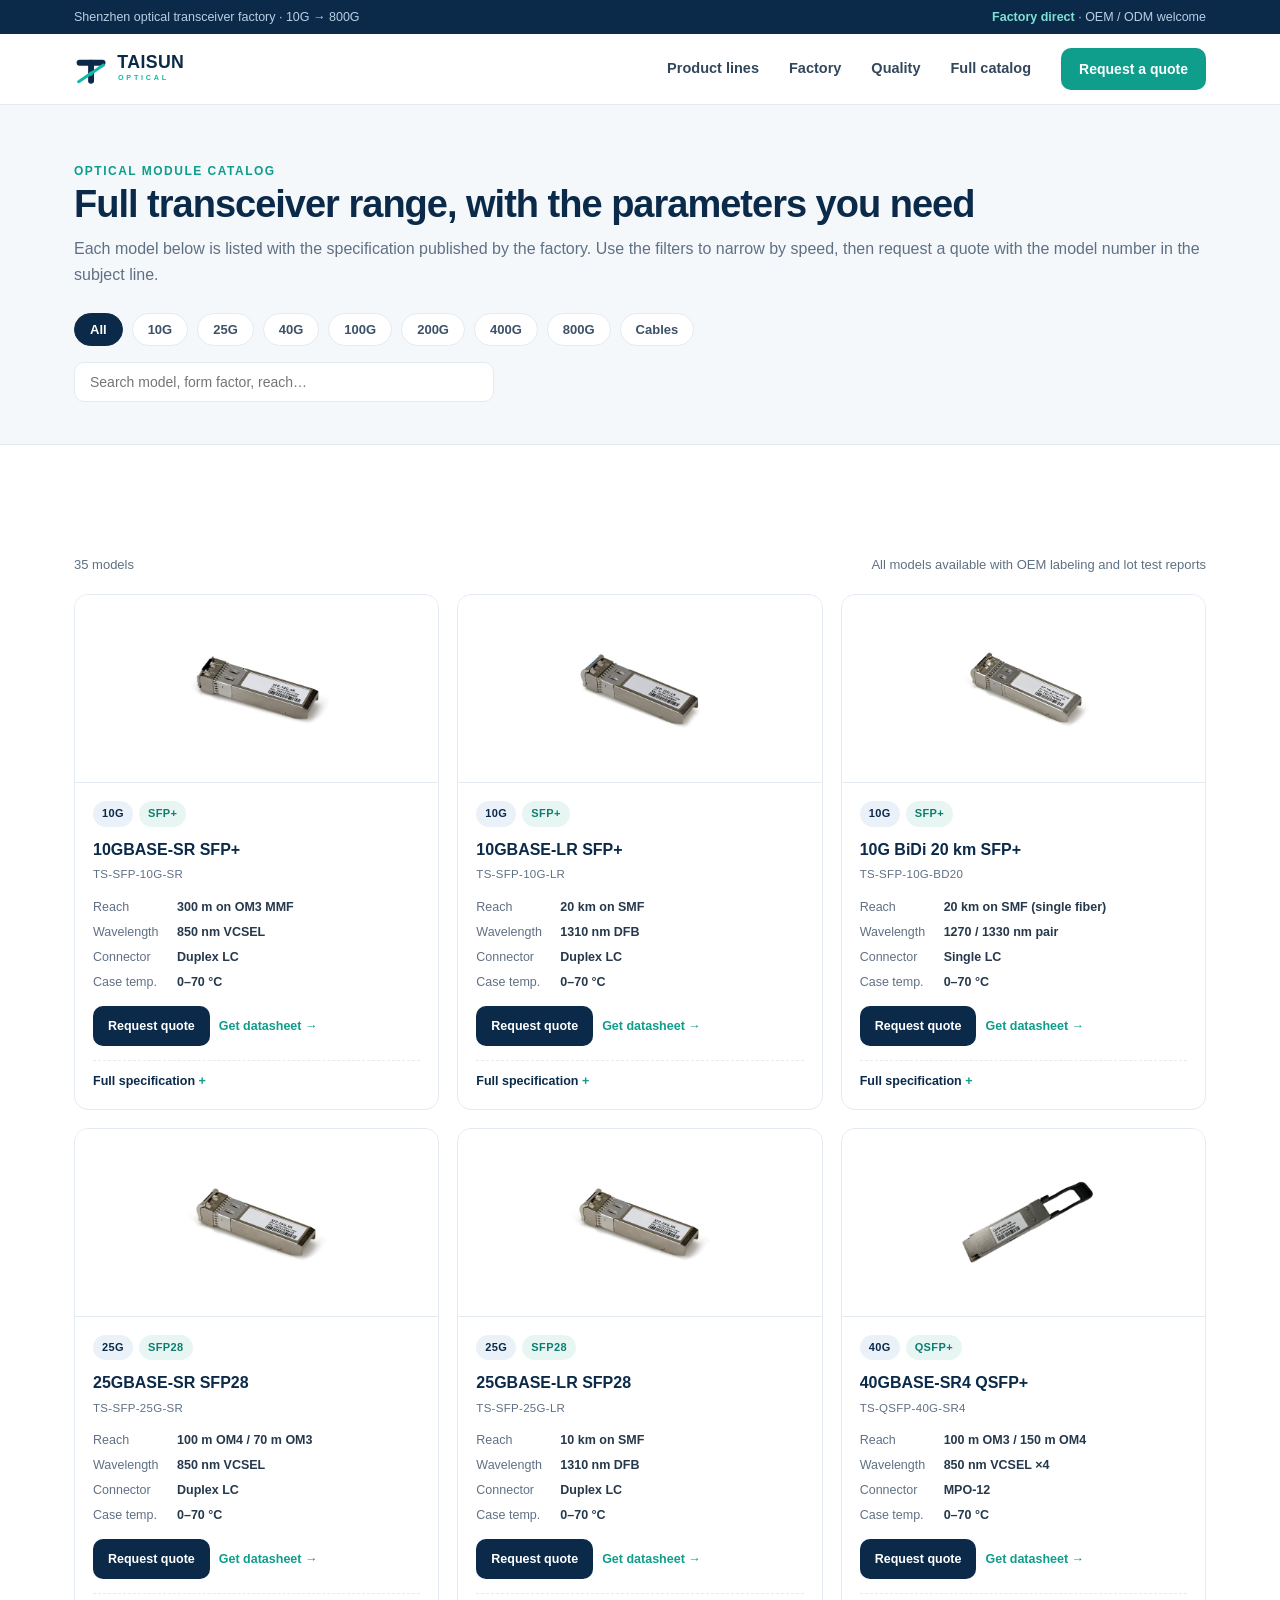
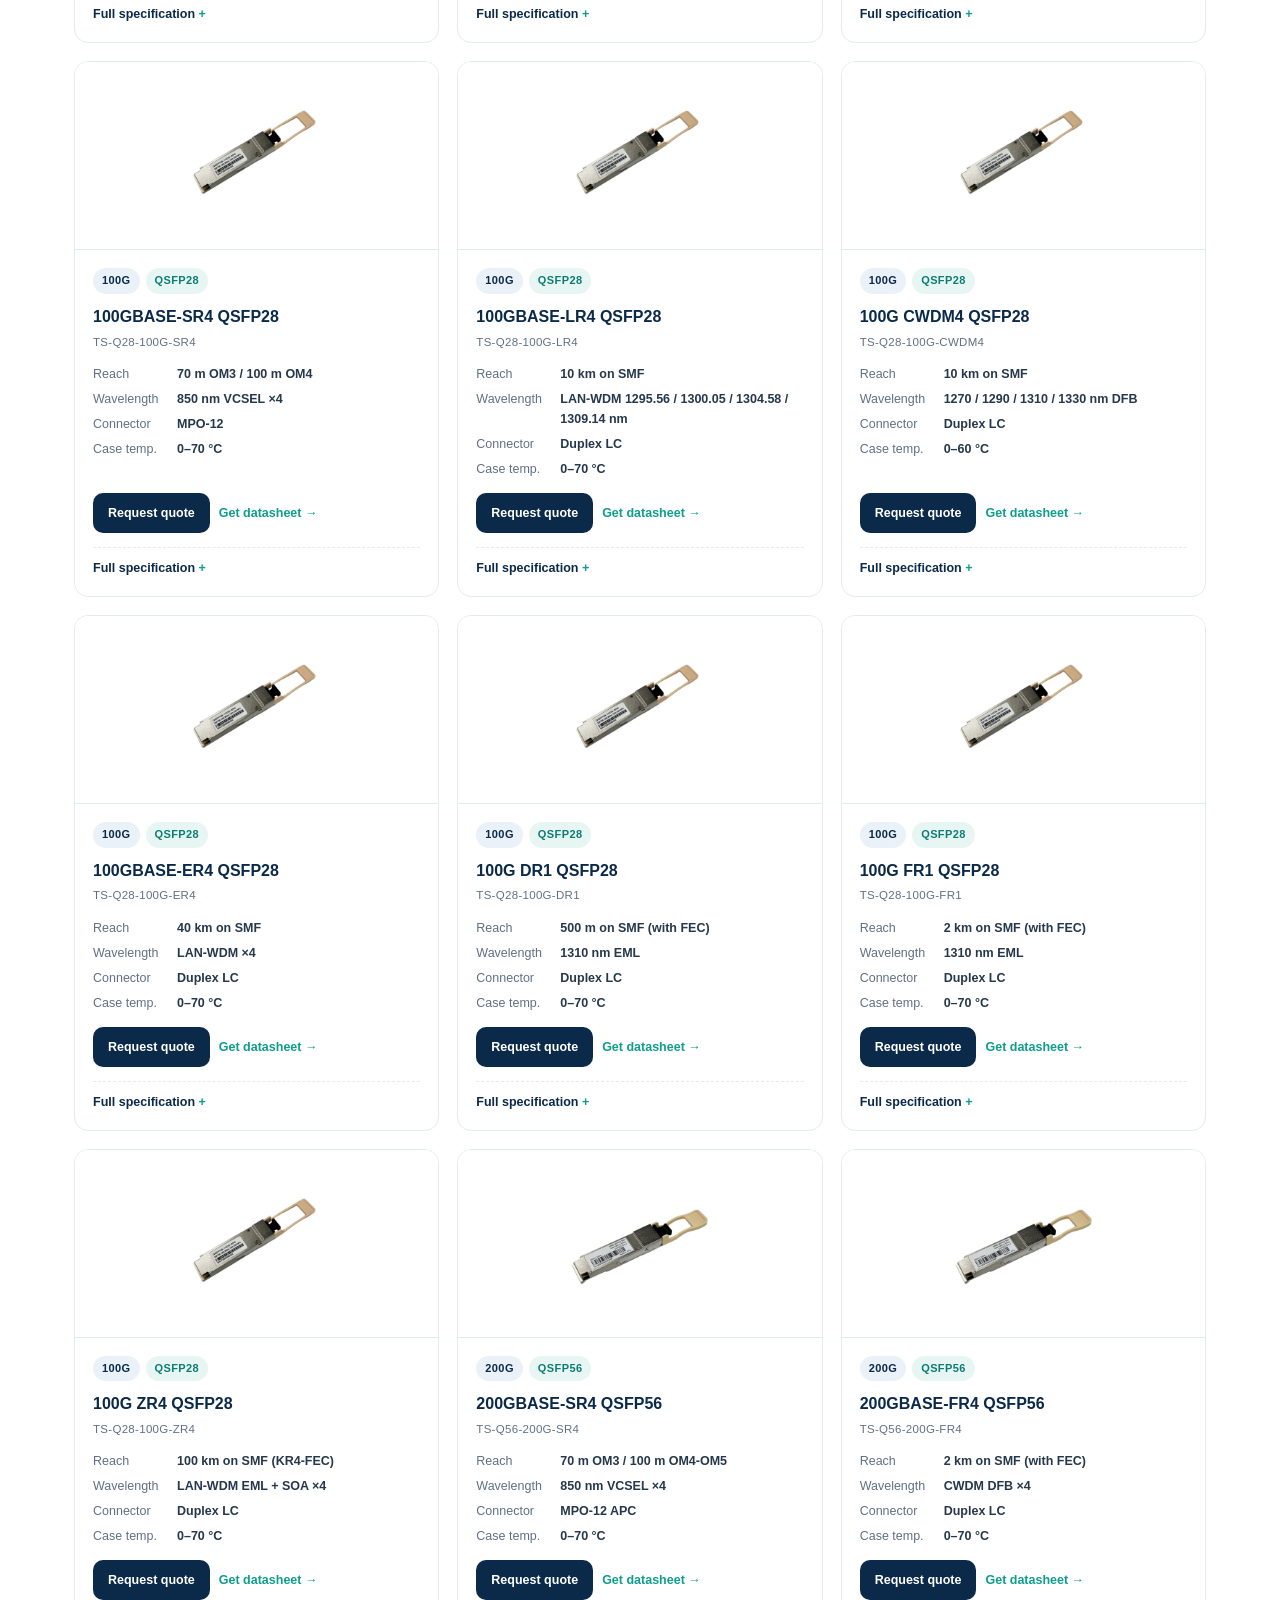
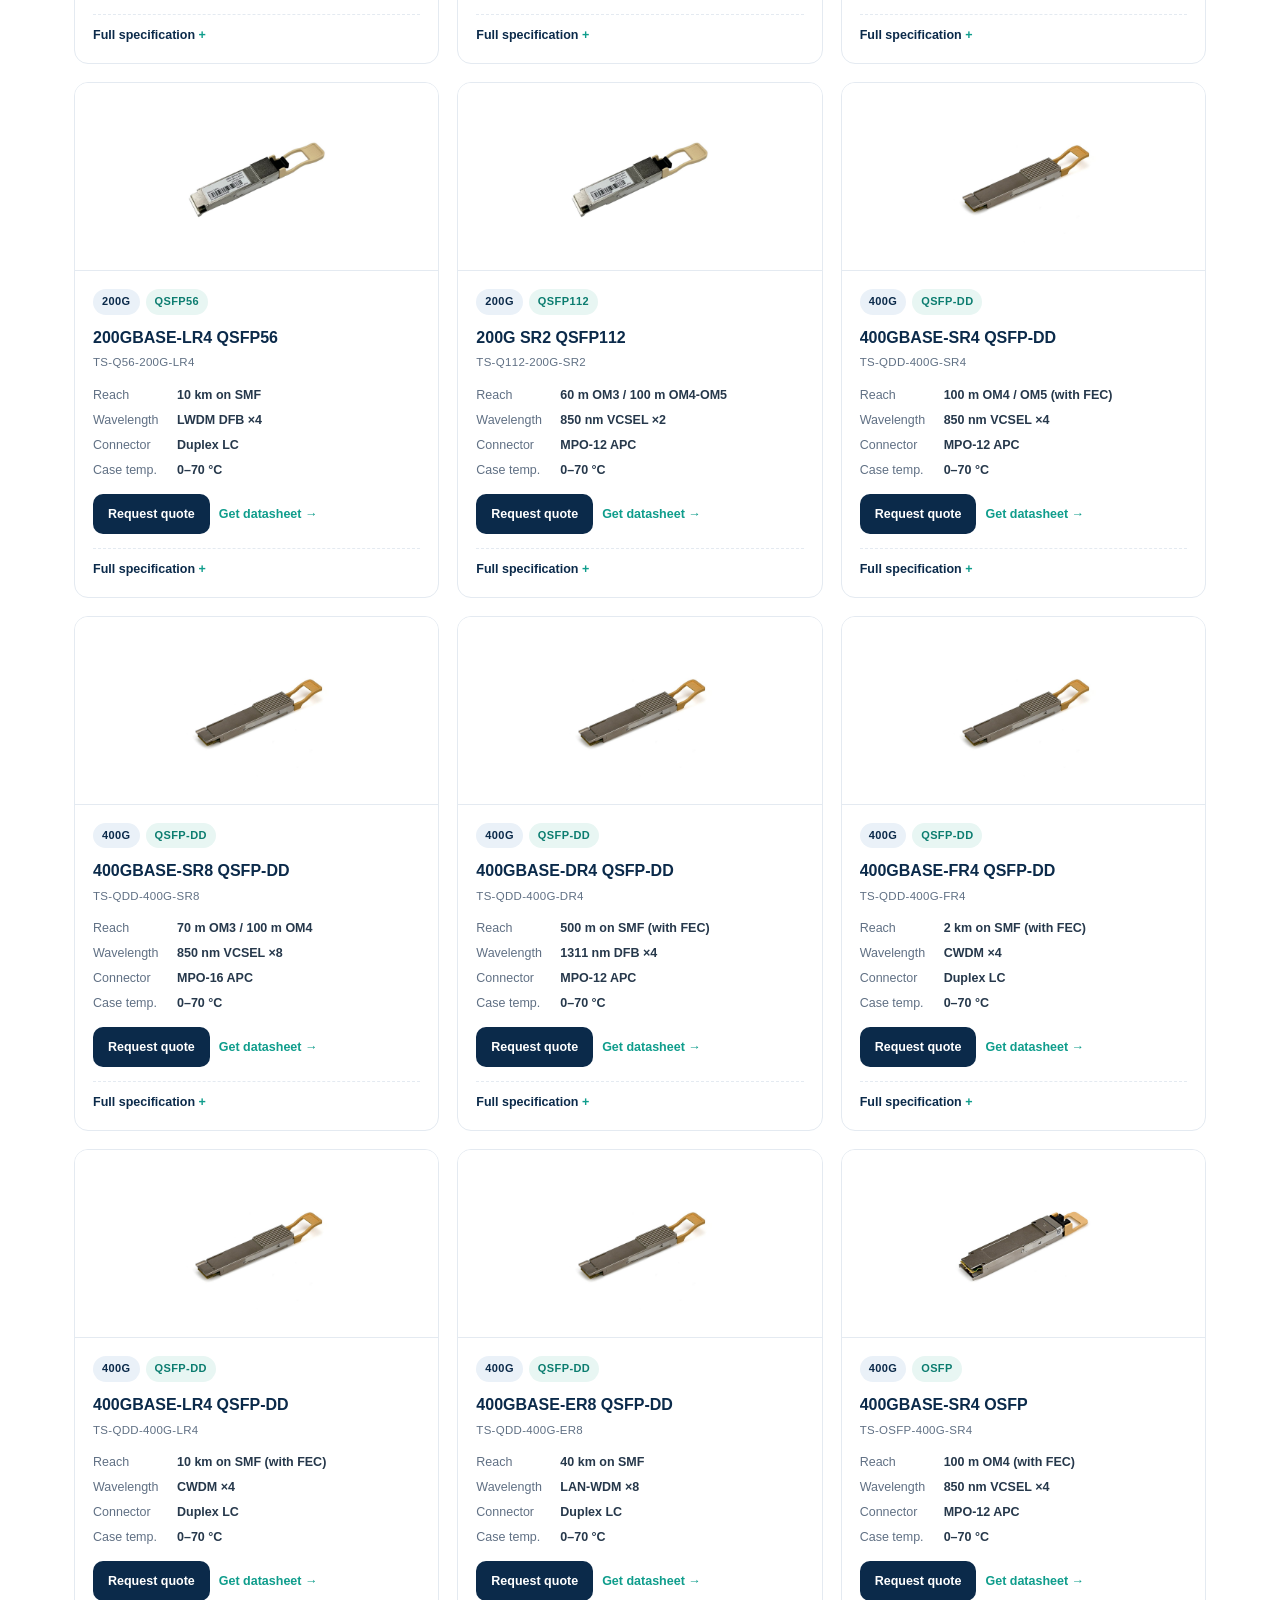
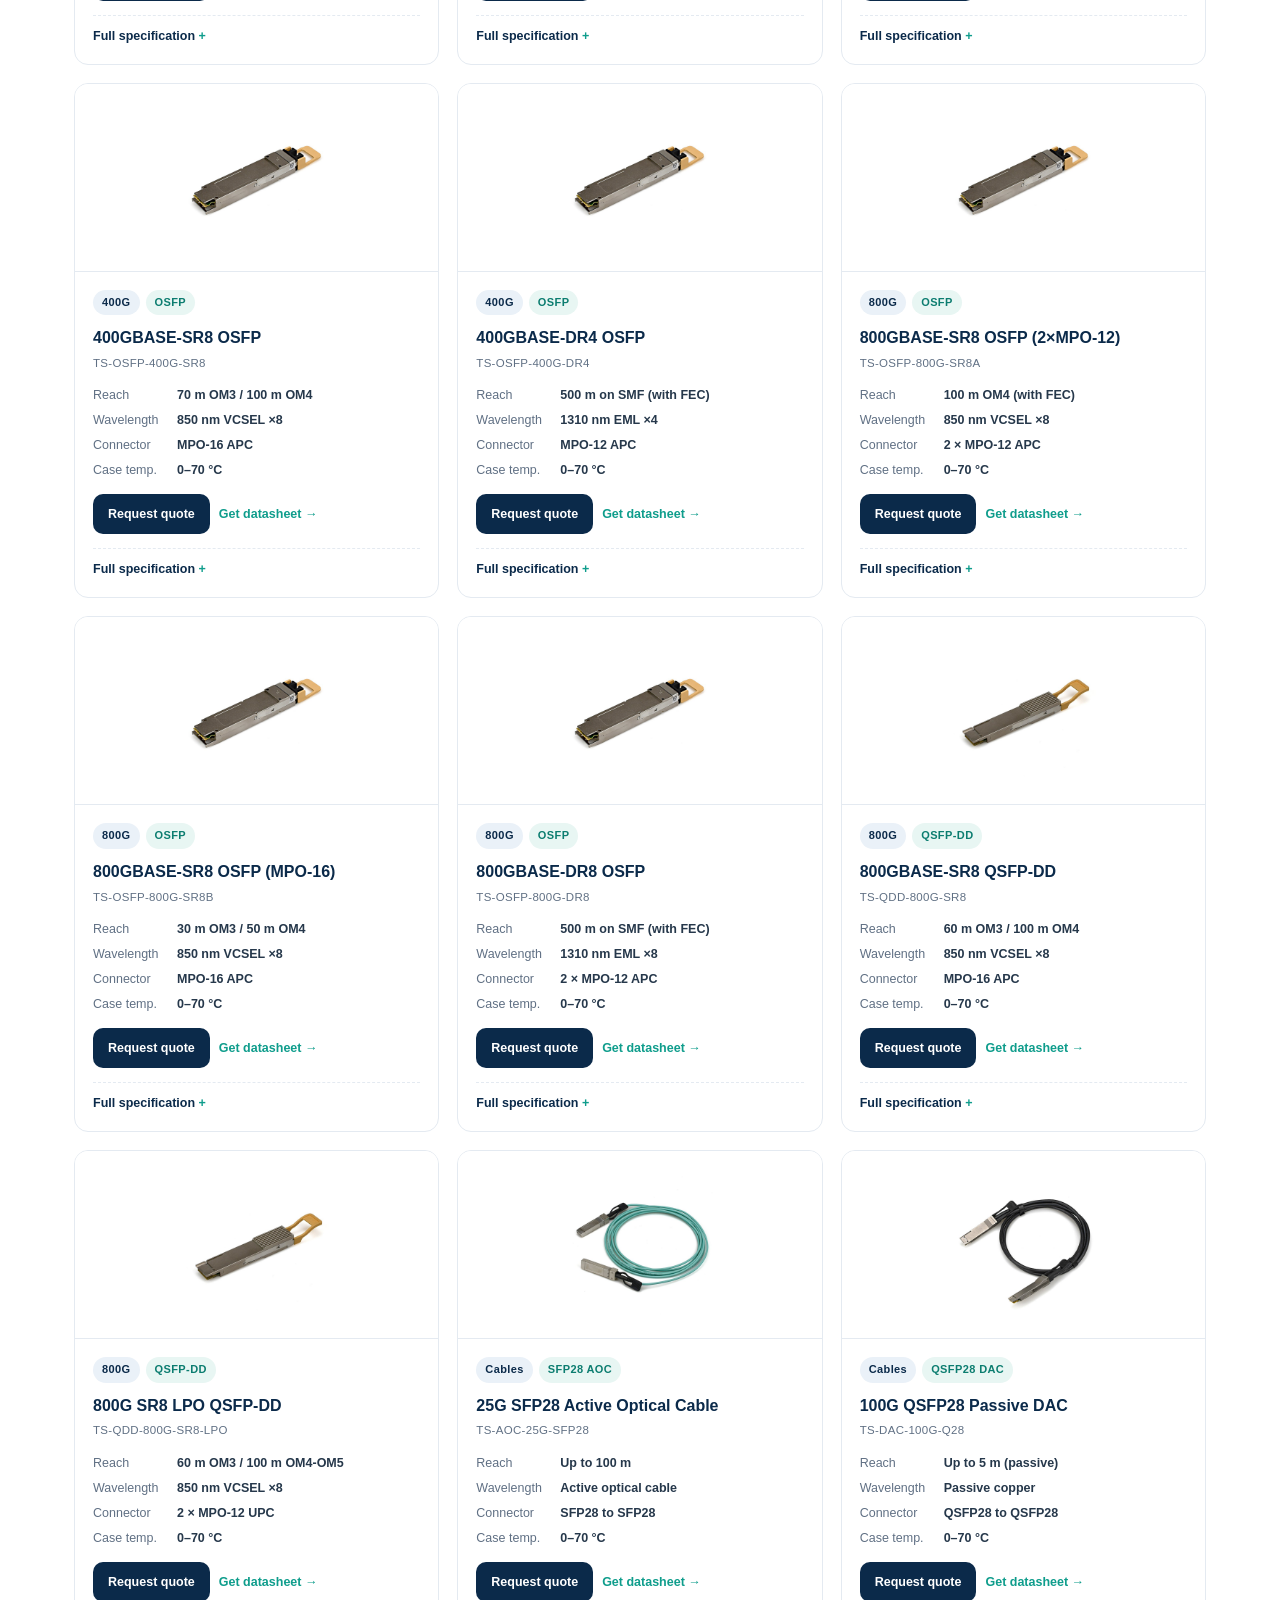
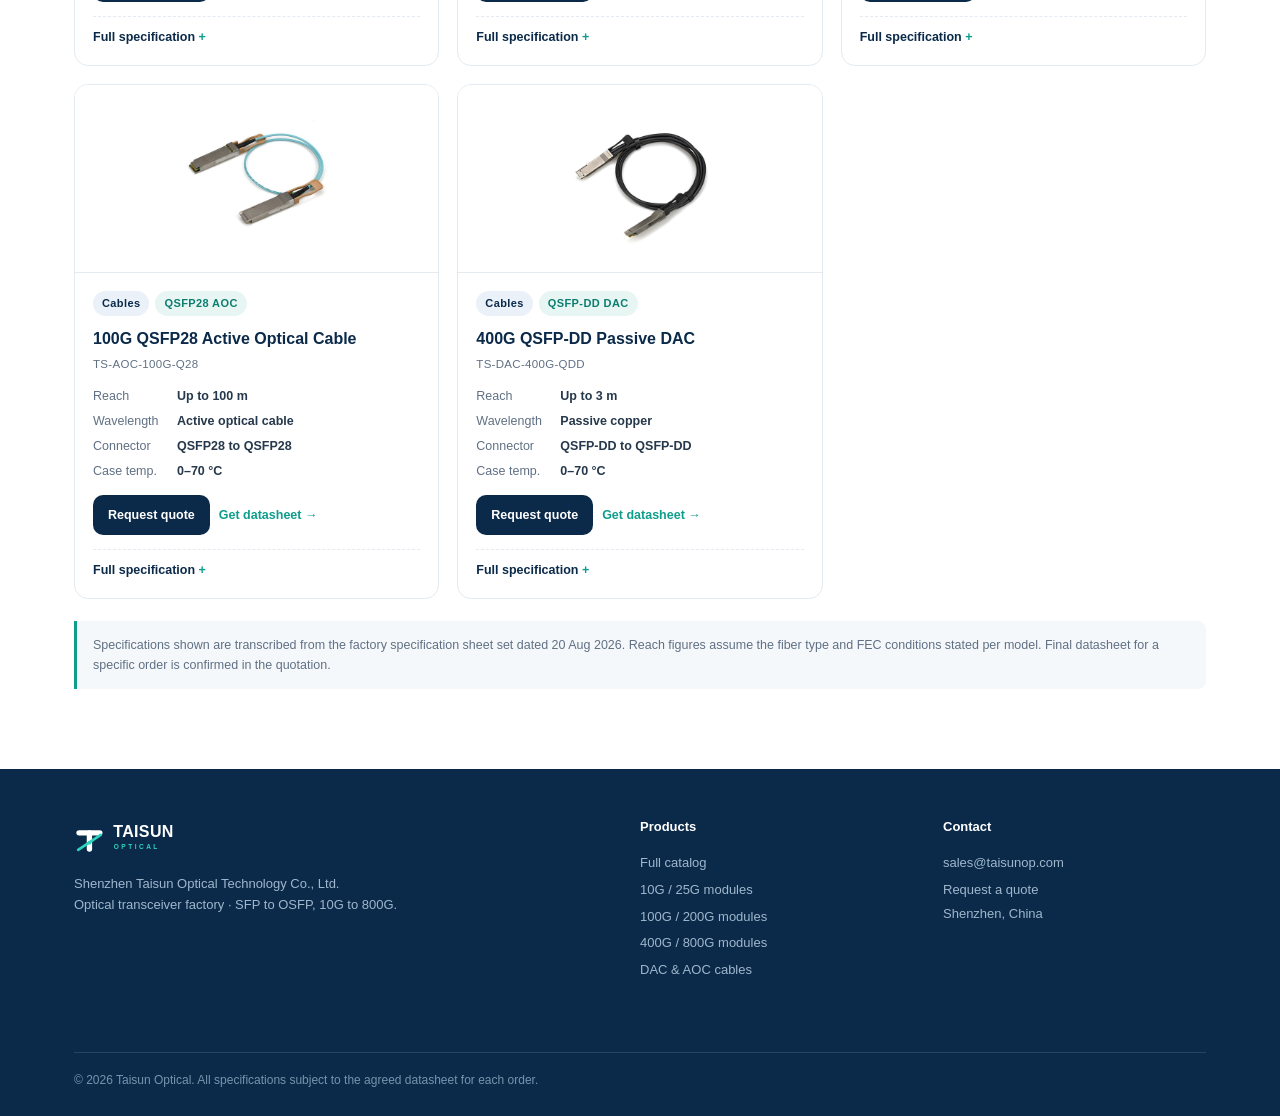
==== products.html @ c8f4e468 "Rebuild site as optical transceiver factory (10G-800G, AOC/DAC)" ====
<!DOCTYPE html>
<html lang="en">
<head>
<meta charset="UTF-8">
<meta name="viewport" content="width=device-width, initial-scale=1.0">
<title>Optical Transceiver Catalog 10G–800G | Taisun Optical</title>
<meta name="description" content="Browse Taisun Optical's full catalog: 10G, 25G, 40G, 100G, 200G, 400G and 800G transceivers plus DAC and AOC cables. Exact reach, wavelength, connector and operating temperature for every model.">
<link rel="icon" type="image/svg+xml" href="assets/logo/favicon.svg">
<link rel="stylesheet" href="assets/style.css">
</head>
<body>
<div class="topbar"><div class="wrap"><span>Shenzhen optical transceiver factory · 10G → 800G</span><span><b>Factory direct</b> · OEM / ODM welcome</span></div></div>
<header class="nav"><div class="wrap">
  <a href="index.html" class="logo"><img src="assets/logo/logo.svg" alt="Taisun Optical"></a>
  <nav class="menu" id="menu">
    <a href="index.html#families">Product lines</a>
    <a href="index.html#capability">Factory</a>
    <a href="index.html#quality">Quality</a>
    <a href="products.html">Full catalog</a>
    <a href="mailto:sales@taisunop.com?subject=Optical%20module%20quotation%20request" class="btn teal">Request a quote</a>
  </nav>
  <button class="burger" aria-label="Toggle menu" onclick="document.getElementById('menu').classList.toggle('open')"><span></span><span></span><span></span></button>
</div></header>

<section class="page-hero"><div class="wrap">
  <span class="kicker">Optical module catalog</span>
  <h1>Full transceiver range, with the parameters you need</h1>
  <p class="sub">Each model below is listed with the specification published by the factory. Use the filters to narrow by speed, then request a quote with the model number in the subject line.</p>
  <div class="filters" id="filters"></div>
  <input class="search" id="search" type="search" placeholder="Search model, form factor, reach…" aria-label="Search catalog">
</div></section>

<section><div class="wrap">
  <div class="result-line"><span id="count"></span><span>All models available with OEM labeling and lot test reports</span></div>
  <div class="prod-grid" id="grid"></div>
  <div class="note">Specifications shown are transcribed from the factory specification sheet set dated 20 Aug 2026. Reach figures assume the fiber type and FEC conditions stated per model. Final datasheet for a specific order is confirmed in the quotation.</div>
</div></section>

<footer><div class="wrap">
  <div><img src="assets/logo/logo-light.svg" alt="Taisun Optical"><p>Shenzhen Taisun Optical Technology Co., Ltd.<br>Optical transceiver factory · SFP to OSFP, 10G to 800G.</p></div>
  <div><h5>Products</h5><a href="products.html">Full catalog</a><a href="index.html#families">10G / 25G modules</a><a href="index.html#families">100G / 200G modules</a><a href="index.html#families">400G / 800G modules</a><a href="index.html#families">DAC &amp; AOC cables</a></div>
  <div><h5>Contact</h5><a href="mailto:sales@taisunop.com">sales@taisunop.com</a><a href="mailto:sales@taisunop.com?subject=Optical%20module%20quotation%20request">Request a quote</a><span>Shenzhen, China</span></div>
  <div class="bottom" style="grid-column:1/-1">© 2026 Taisun Optical. All specifications subject to the agreed datasheet for each order.</div>
</div></footer>

<script src="assets/products.js"></script>
<script>
const grid=document.getElementById('grid');
const filters=document.getElementById('filters');
const search=document.getElementById('search');
const count=document.getElementById('count');
let active='All';

CATS.forEach(c=>{
  const b=document.createElement('button');
  b.className='chip'+(c==='All'?' on':'');
  b.textContent=c;
  b.onclick=()=>{active=c;[...filters.children].forEach(x=>x.classList.toggle('on',x===b));render()};
  filters.appendChild(b);
});

function quoteLink(p){
  const subject=encodeURIComponent('Quotation request - '+p.model+' ('+p.name+')');
  const body=encodeURIComponent('Hello,\n\nPlease quote '+p.model+' / '+p.name+'.\n\nQuantity: \nSwitch/platform: \nRequired reach: \nTarget delivery: \n\nThank you.');
  return 'mailto:sales@taisunop.com?subject='+subject+'&body='+body;
}

function card(p){
  return `<article class="card">
    <div class="pic"><img src="assets/images/${p.img}" alt="${p.name}" loading="lazy"></div>
    <div class="body">
      <div class="badges"><span class="tag navy">${p.cat}</span><span class="tag">${p.form}</span></div>
      <h3>${p.name}</h3><div class="model">${p.model}</div>
      <dl class="spec">
        <dt>Reach</dt><dd>${p.reach}</dd>
        <dt>Wavelength</dt><dd>${p.wave}</dd>
        <dt>Connector</dt><dd>${p.conn}</dd>
        <dt>Case temp.</dt><dd>${p.temp}</dd>
      </dl>
      <div class="actions"><a class="btn" href="${quoteLink(p)}">Request quote</a><a href="${quoteLink(p)}">Get datasheet →</a></div>
      <details><summary>Full specification</summary>
        <table><tbody>
          <tr><th>Model</th><td>${p.model}</td></tr>
          <tr><th>Form factor</th><td>${p.form}</td></tr>
          <tr><th>Line rate</th><td>${p.cat==='Cables'?'See cable spec':p.cat+' aggregate'}</td></tr>
          <tr><th>Reach</th><td>${p.reach}</td></tr>
          <tr><th>Wavelength / medium</th><td>${p.wave}</td></tr>
          <tr><th>Connector</th><td>${p.conn}</td></tr>
          <tr><th>Case temperature</th><td>${p.temp}</td></tr>
          <tr><th>Power</th><td>${p.power}</td></tr>
          <tr><th>Standards</th><td>${p.std}</td></tr>
          <tr><th>Note</th><td>${p.note}</td></tr>
        </tbody></table>
      </details>
    </div>
  </article>`;
}

function render(){
  const q=search.value.trim().toLowerCase();
  const list=PRODUCTS.filter(p=>(active==='All'||p.cat===active)&&(!q||[p.name,p.model,p.form,p.reach,p.wave,p.conn,p.std].join(' ').toLowerCase().includes(q)));
  count.textContent=list.length+' model'+(list.length===1?'':'s')+(active==='All'?'':' in '+active);
  grid.innerHTML=list.length?list.map(card).join(''):'<div class="empty">No matching model. Try a different speed or keyword.</div>';
}
search.addEventListener('input',render);
render();
</script>
</body>
</html>
---- assets/style.css ----
:root{
  --navy:#0b2a4a; --navy-2:#123c66; --teal:#0f9d8c; --teal-2:#12b8a6;
  --ink:#152131; --muted:#607084; --line:#e4eaf1; --soft:#f5f8fb;
  --white:#fff; --radius:14px; --shadow:0 10px 30px rgba(11,42,74,.07);
}
*{box-sizing:border-box;margin:0;padding:0}
html{scroll-behavior:smooth}
body{font-family:-apple-system,BlinkMacSystemFont,"Segoe UI",Roboto,"Helvetica Neue",Arial,"PingFang SC","Microsoft YaHei",sans-serif;color:var(--ink);background:var(--white);line-height:1.6;-webkit-font-smoothing:antialiased;overflow-x:hidden}
a{color:inherit;text-decoration:none}
img{max-width:100%;display:block}
.wrap{max-width:1180px;margin:0 auto;padding:0 24px}
.btn{display:inline-flex;align-items:center;justify-content:center;gap:8px;background:var(--navy);color:#fff!important;padding:12px 22px;border-radius:10px;font-weight:650;font-size:15px;transition:.18s;border:1px solid transparent}
.btn:hover{background:var(--navy-2);transform:translateY(-1px)}
.btn.teal{background:var(--teal)}
.btn.teal:hover{background:#0c8a7b}
.btn.ghost{background:transparent;border-color:var(--line);color:var(--navy)!important}
.btn.ghost:hover{border-color:var(--navy);background:var(--soft);transform:none}
.tag{display:inline-block;font-size:11px;letter-spacing:.4px;font-weight:750;padding:4px 9px;border-radius:999px;background:#e8f6f3;color:#0c7d70}
.tag.navy{background:#eaf1f8;color:var(--navy)}

/* header */
.topbar{background:var(--navy);color:#b9cee2;font-size:12.5px}
.topbar .wrap{height:34px;display:flex;align-items:center;justify-content:space-between}
.topbar b{color:#7fe0d1}
header.nav{position:sticky;top:0;z-index:50;background:rgba(255,255,255,.96);backdrop-filter:blur(8px);border-bottom:1px solid var(--line)}
header.nav .wrap{height:70px;display:flex;align-items:center;justify-content:space-between;gap:20px}
.logo img{width:210px;height:auto}
nav.menu{display:flex;align-items:center;gap:30px}
nav.menu a{font-size:14.5px;font-weight:600;color:#33475c}
nav.menu a:hover{color:var(--teal)}
nav.menu .btn{padding:9px 17px;font-size:14px}
.burger{display:none;background:none;border:0;cursor:pointer}
.burger span{display:block;width:23px;height:2px;background:var(--navy);margin:5px 0;border-radius:2px}

/* hero */
.hero{background:radial-gradient(900px 360px at 88% -12%,rgba(18,184,166,.11),transparent 62%),radial-gradient(760px 340px at -8% 108%,rgba(11,42,74,.08),transparent 60%),var(--soft);border-bottom:1px solid var(--line)}
.hero .wrap{display:grid;grid-template-columns:1.08fr .92fr;gap:56px;align-items:center;padding-top:76px;padding-bottom:76px}
.hero .wrap>*{min-width:0}
.eyebrow{display:inline-flex;align-items:center;gap:9px;font-size:12.5px;font-weight:700;letter-spacing:.5px;color:#0c7d70;background:#e7f6f3;padding:7px 14px;border-radius:999px;margin-bottom:22px}
.eyebrow i{width:7px;height:7px;border-radius:50%;background:var(--teal-2)}
h1{font-size:46px;line-height:1.15;letter-spacing:-1px;color:var(--navy);font-weight:820;margin-bottom:20px}
h1 em{font-style:normal;color:var(--teal)}
.lead{font-size:17px;color:var(--muted);max-width:560px;margin-bottom:30px}
.cta{display:flex;gap:13px;flex-wrap:wrap;margin-bottom:34px}
.metrics{display:flex;gap:34px;flex-wrap:wrap;border-top:1px solid var(--line);padding-top:24px}
.metrics b{display:block;font-size:24px;color:var(--navy);letter-spacing:-.5px}
.metrics span{font-size:12.5px;color:var(--muted)}
.hero-card{background:#fff;border:1px solid var(--line);border-radius:18px;padding:22px;box-shadow:var(--shadow);min-width:0}
.hero-card .hc-head{display:flex;justify-content:space-between;align-items:center;margin-bottom:14px}
.hero-card b{font-size:14px;color:var(--navy)}
.hero-card small{font-size:11px;color:var(--muted);background:var(--soft);padding:3px 9px;border-radius:999px}
.hc-row{display:grid;grid-template-columns:78px minmax(0,1fr) auto;gap:8px;align-items:center;padding:10px 12px;border:1px solid var(--line);border-radius:10px;margin-bottom:9px;font-size:13px}
.hc-row .k{font-weight:700;color:var(--navy)}
.hc-row .bar{height:6px;background:#edf2f7;border-radius:3px;overflow:hidden}
.hc-row .bar i{display:block;height:100%;border-radius:3px;background:linear-gradient(90deg,var(--navy),var(--teal))}
.hc-row .v{color:var(--muted);font-size:11.5px}
.hc-foot{font-size:11.5px;color:var(--muted);text-align:center;margin-top:10px}

/* sections */
section{padding:80px 0}
section.soft{background:var(--soft);border-top:1px solid var(--line);border-bottom:1px solid var(--line)}
.sec-head{max-width:720px;margin-bottom:42px}
.kicker{font-size:12px;font-weight:800;letter-spacing:1.5px;text-transform:uppercase;color:var(--teal);margin-bottom:12px}
h2{font-size:32px;line-height:1.25;letter-spacing:-.6px;color:var(--navy);margin-bottom:14px}
h3{font-size:18px;color:var(--navy);margin-bottom:9px}
.sec-head p,.sub{color:var(--muted);font-size:16px}
.grid{display:grid;gap:20px}
.g3{grid-template-columns:repeat(3,1fr)}
.g4{grid-template-columns:repeat(4,1fr)}
.g2{grid-template-columns:repeat(2,1fr)}

/* product family cards */
.fam{background:#fff;border:1px solid var(--line);border-radius:var(--radius);overflow:hidden;transition:.2s;display:flex;flex-direction:column}
.fam:hover{transform:translateY(-3px);box-shadow:var(--shadow);border-color:#c9d8e6}
.fam .pic{height:186px;background:#fff;display:flex;align-items:center;justify-content:center;padding:12px;border-bottom:1px solid var(--line)}
.fam .pic img{max-height:100%;width:auto;object-fit:contain;mix-blend-mode:multiply}
.fam .body{padding:19px;display:flex;flex-direction:column;gap:8px;flex:1}
.fam .body h3{margin:0}
.fam .body p{font-size:13.5px;color:var(--muted);flex:1}
.fam .kv{font-size:12px;color:var(--navy);background:var(--soft);border-radius:8px;padding:8px 10px}
.fam a.more{font-size:13px;font-weight:700;color:var(--teal);margin-top:4px}

/* feature / steps */
.feature{background:#fff;border:1px solid var(--line);border-radius:var(--radius);padding:24px}
.feature .ico{width:38px;height:38px;border-radius:10px;background:#e8f6f3;color:#0c7d70;display:flex;align-items:center;justify-content:center;font-weight:800;margin-bottom:14px}
.feature p{font-size:14px;color:var(--muted)}
.step{position:relative;padding-left:52px}
.step .num{position:absolute;left:0;top:0;width:36px;height:36px;border-radius:10px;background:var(--navy);color:#fff;display:flex;align-items:center;justify-content:center;font-weight:800;font-size:13px}
.step p{font-size:14px;color:var(--muted)}

/* table */
.tbl-wrap{overflow-x:auto;border:1px solid var(--line);border-radius:var(--radius);background:#fff}
table{width:100%;border-collapse:collapse;font-size:13.5px;min-width:720px}
th{background:var(--navy);color:#fff;text-align:left;font-weight:650;padding:13px 15px;font-size:12px;letter-spacing:.3px;white-space:nowrap}
td{padding:13px 15px;border-top:1px solid var(--line);vertical-align:top}
tbody tr:hover{background:#f8fbfd}
td:first-child{font-weight:700;color:var(--navy);white-space:nowrap}

/* CTA / footer */
.cta-band{background:linear-gradient(120deg,var(--navy),#154c74);color:#fff;border-radius:18px;padding:44px;display:flex;align-items:center;justify-content:space-between;gap:30px}
.cta-band h2{color:#fff;margin-bottom:8px}
.cta-band p{color:#c4d8ea;max-width:580px}
.cta-band .btn{background:var(--teal-2);color:#04252b!important;white-space:nowrap}
footer{background:var(--navy);color:#9fb7cd;font-size:13px}
footer .wrap{padding:48px 24px 26px;display:grid;grid-template-columns:2fr 1fr 1fr;gap:40px}
footer img{width:190px;margin-bottom:14px}
footer h5{color:#fff;font-size:13px;margin-bottom:12px}
footer a{display:block;padding:3px 0;color:#9fb7cd}
footer a:hover{color:#fff}
footer .bottom{border-top:1px solid rgba(255,255,255,.12);margin-top:28px;padding-top:18px;font-size:12px;color:#7794ae}

/* products page */
.page-hero{background:var(--soft);border-bottom:1px solid var(--line);padding:52px 0 42px}
.page-hero h1{font-size:38px;margin-bottom:10px}
.filters{display:flex;flex-wrap:wrap;gap:9px;margin-top:26px}
.chip{border:1px solid var(--line);background:#fff;color:#3d5268;padding:8px 15px;border-radius:999px;font-size:13px;font-weight:650;cursor:pointer;transition:.15s}
.chip:hover{border-color:var(--teal)}
.chip.on{background:var(--navy);border-color:var(--navy);color:#fff}
.search{margin-top:16px;max-width:420px;width:100%;padding:11px 15px;border:1px solid var(--line);border-radius:10px;font-size:14px;outline:none}
.search:focus{border-color:var(--teal)}
.result-line{display:flex;justify-content:space-between;align-items:center;gap:14px;flex-wrap:wrap;margin:30px 0 18px;color:var(--muted);font-size:13px}
.prod-grid{display:grid;grid-template-columns:repeat(3,1fr);gap:18px}
.card{background:#fff;border:1px solid var(--line);border-radius:var(--radius);overflow:hidden;display:flex;flex-direction:column}
.card:hover{box-shadow:var(--shadow)}
.card .pic{height:188px;background:#fff;display:flex;align-items:center;justify-content:center;padding:12px;border-bottom:1px solid var(--line)}
.card .pic img{max-height:100%;width:auto;object-fit:contain;mix-blend-mode:multiply}
.card .body{padding:18px;display:flex;flex-direction:column;flex:1}
.card .badges{display:flex;gap:6px;flex-wrap:wrap;margin-bottom:10px}
.card h3{font-size:16px;margin-bottom:3px}
.card .model{font-size:11.5px;color:var(--muted);letter-spacing:.3px;margin-bottom:13px}
.spec{display:grid;grid-template-columns:74px 1fr;gap:5px 10px;font-size:12.5px;margin-bottom:14px}
.spec dt{color:var(--muted)}
.spec dd{color:#26384b;font-weight:600}
.card .actions{margin-top:auto;display:flex;gap:9px;align-items:center}
.card .actions a{font-size:12.5px;font-weight:700;color:var(--teal)}
.card .actions .btn{padding:9px 14px;font-size:12.5px}
details{border-top:1px dashed var(--line);margin-top:14px;padding-top:10px}
details summary{cursor:pointer;font-size:12.5px;color:var(--navy);font-weight:700;list-style:none}
details summary::-webkit-details-marker{display:none}
details summary::after{content:" +";color:var(--teal)}
details[open] summary::after{content:" −"}
details table{min-width:0;font-size:12px;margin-top:10px}
details td,details th{padding:7px 9px}
details th{background:var(--soft);color:var(--navy)}
.note{font-size:12.5px;color:var(--muted);margin-top:22px;padding:14px 16px;background:var(--soft);border-left:3px solid var(--teal);border-radius:0 8px 8px 0}
.empty{padding:60px;text-align:center;color:var(--muted)}

@media(max-width:980px){
  .hero .wrap{grid-template-columns:1fr;padding-top:52px;padding-bottom:52px}
  .hero-card{max-width:560px}
  .g3,.g4,.prod-grid{grid-template-columns:repeat(2,1fr)}
  .cta-band{flex-direction:column;align-items:flex-start}
  footer .wrap{grid-template-columns:1fr 1fr}
}
@media(max-width:680px){
  .wrap{padding:0 18px}
  .topbar .wrap>span:last-child{display:none}
  nav.menu{display:none;position:absolute;top:70px;left:0;right:0;background:#fff;border-bottom:1px solid var(--line);padding:18px 24px;flex-direction:column;align-items:flex-start;gap:16px}
  nav.menu.open{display:flex}
  .burger{display:block}
  h1,.page-hero h1{font-size:32px;overflow-wrap:anywhere}
  h2{font-size:26px;overflow-wrap:anywhere}
  section{padding:58px 0}
  .hero .wrap{gap:32px}
  .hc-row{grid-template-columns:70px minmax(0,1fr)}
  .hc-row .v{grid-column:2}
  .metrics{gap:20px}
  .cta-band{padding:28px}
  .g3,.g4,.g2,.prod-grid{grid-template-columns:1fr}
  footer .wrap{grid-template-columns:1fr}
  .logo img{width:180px}
}
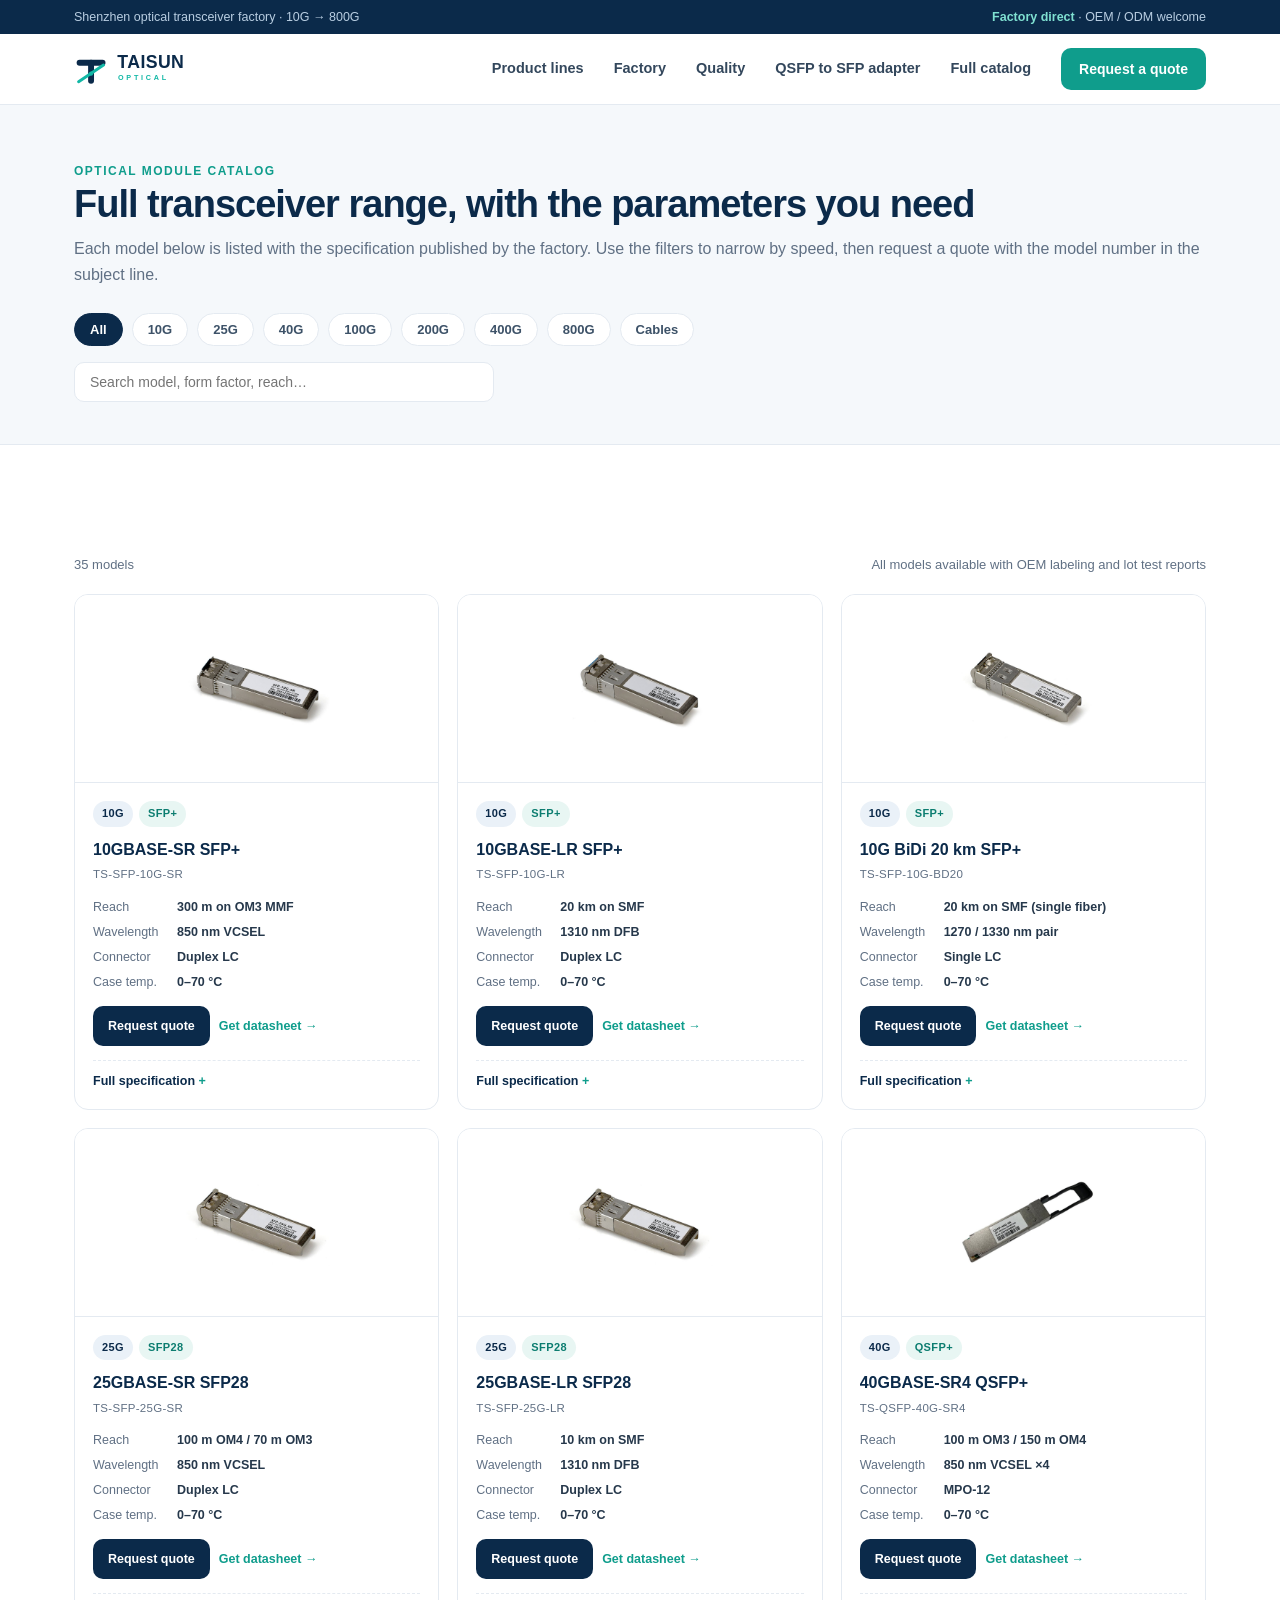
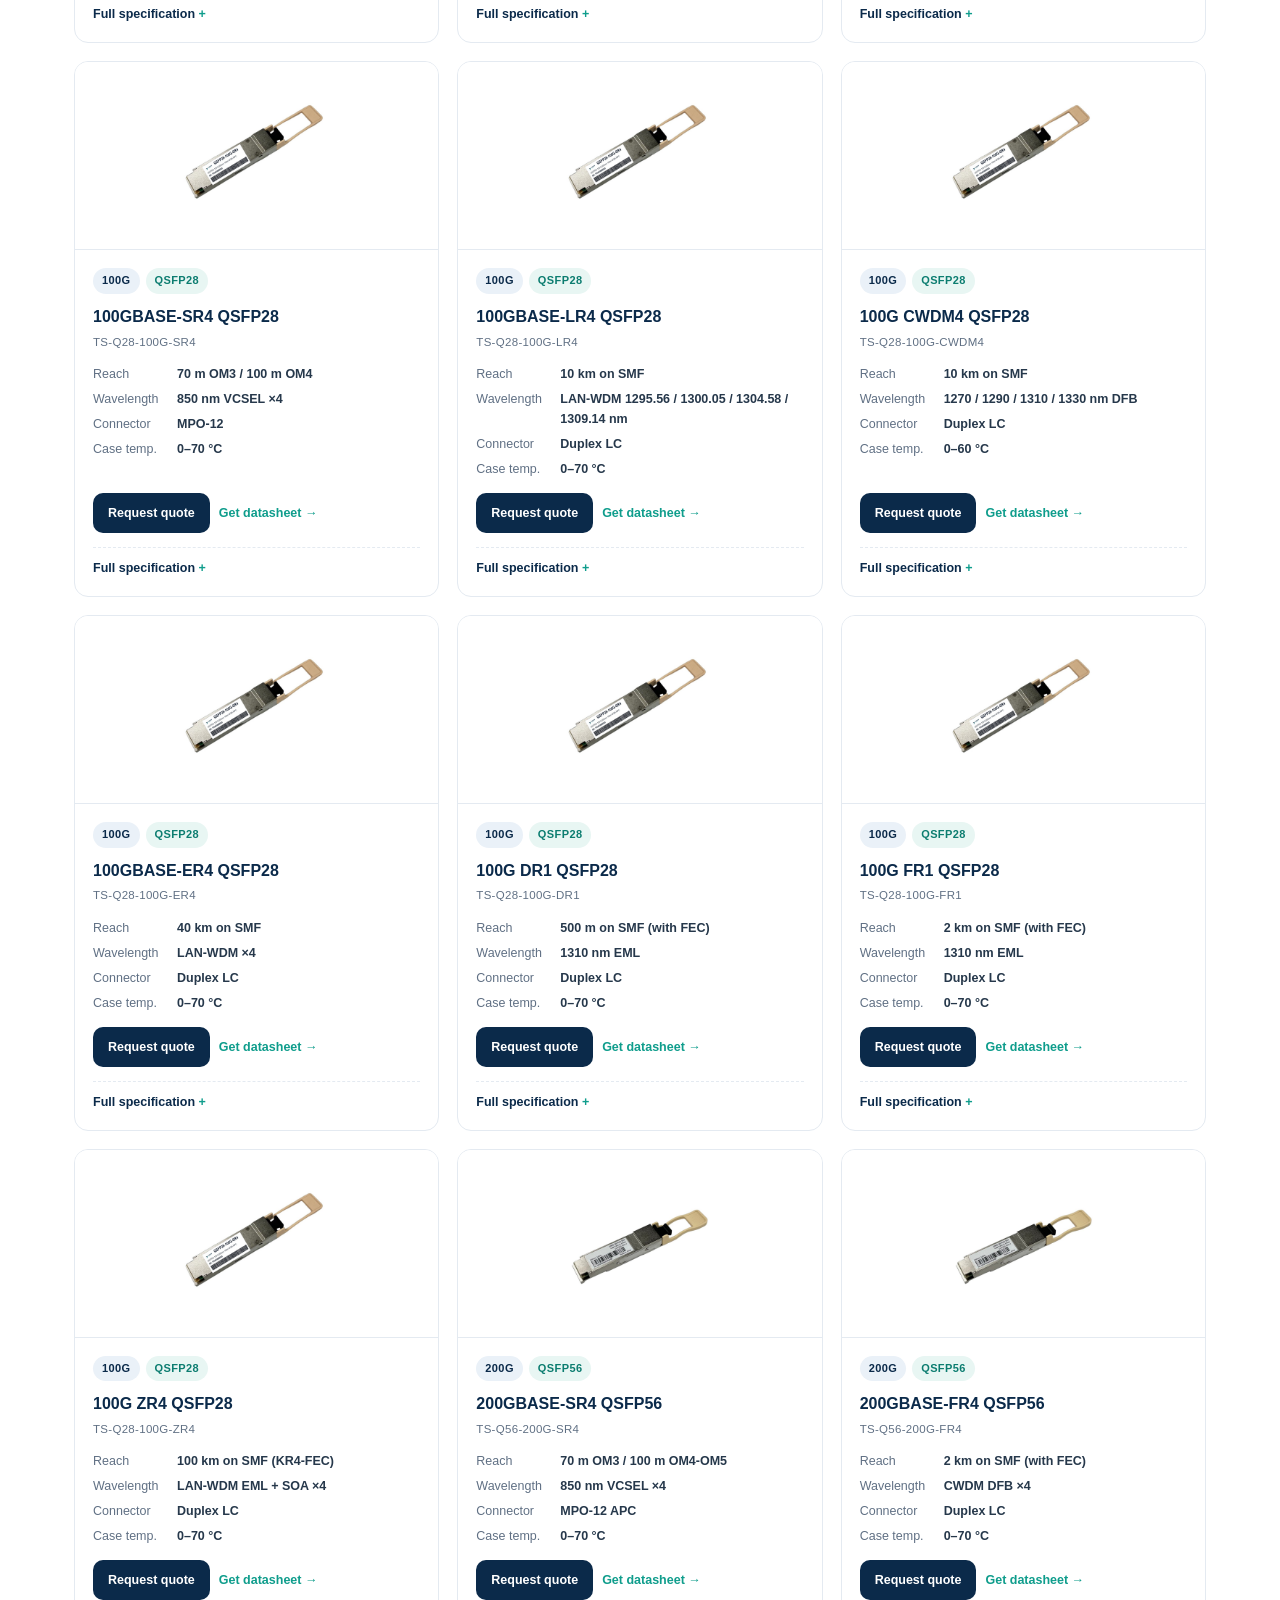
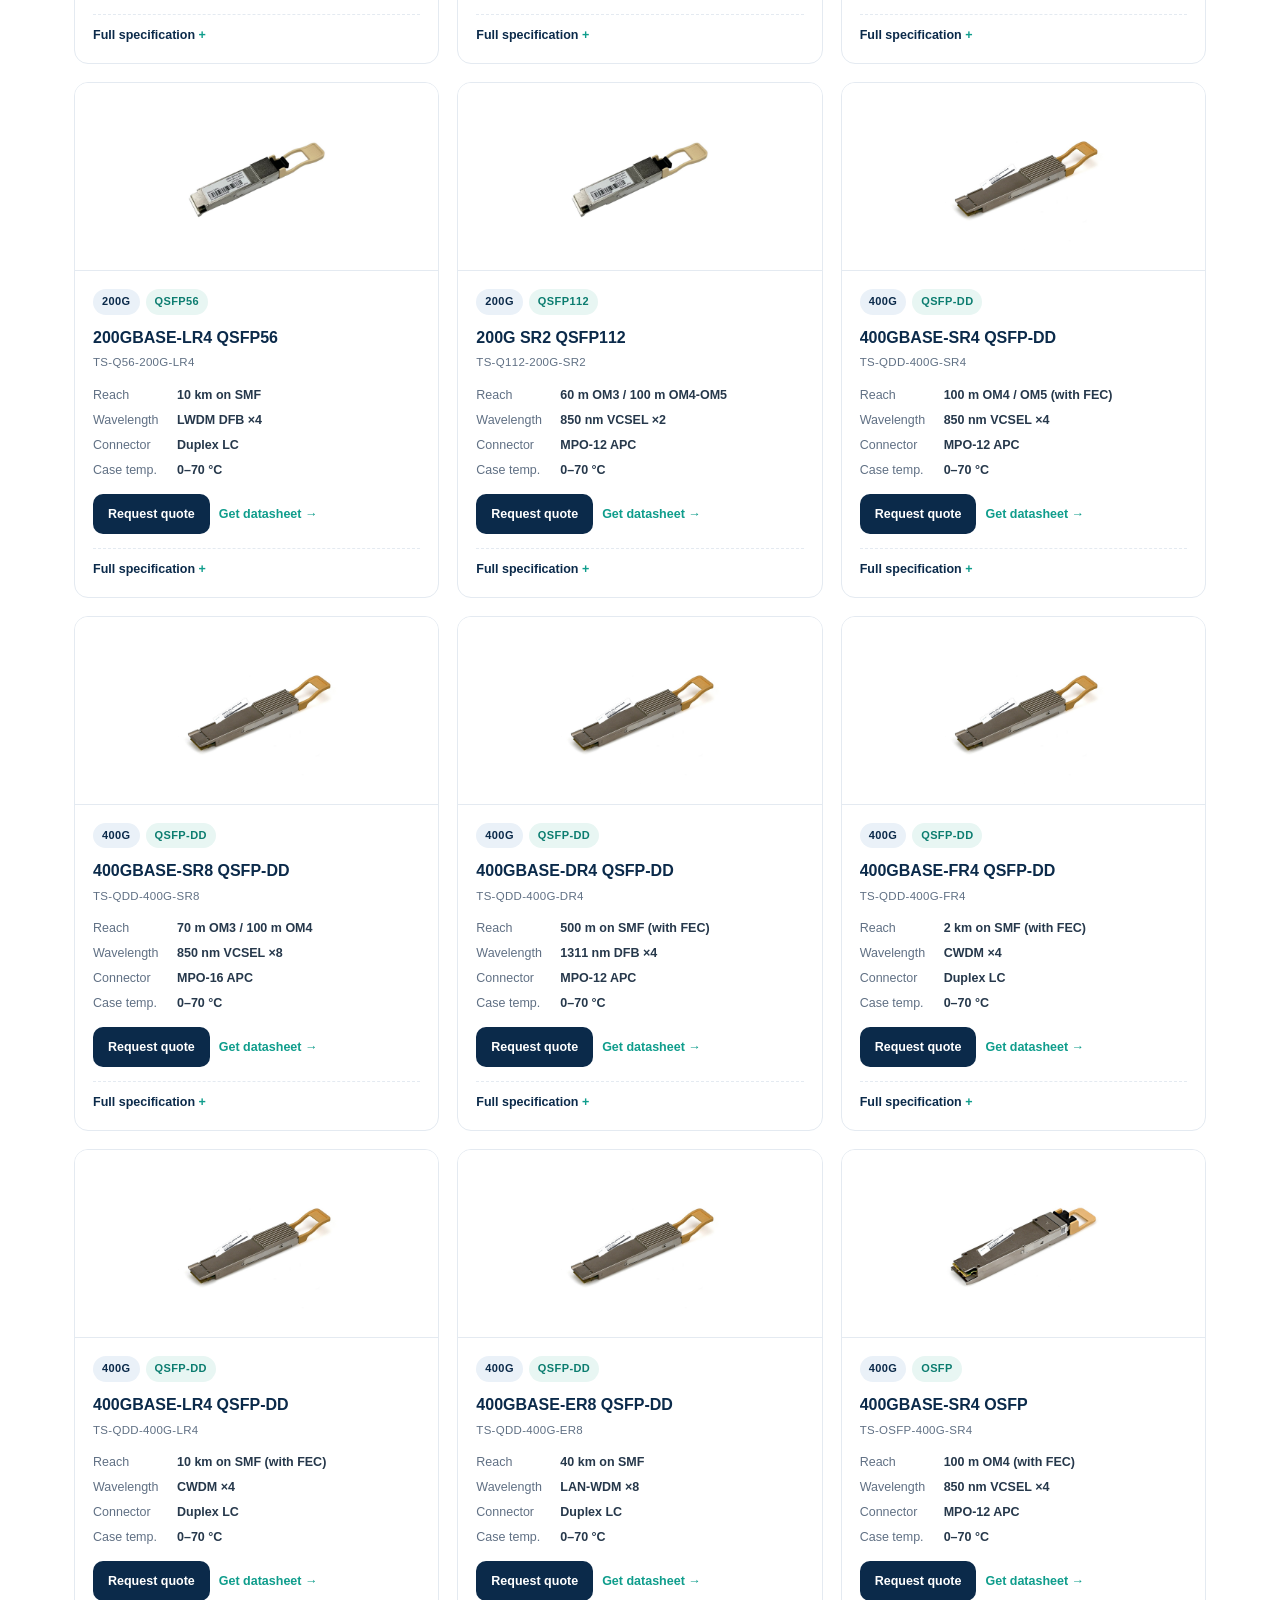
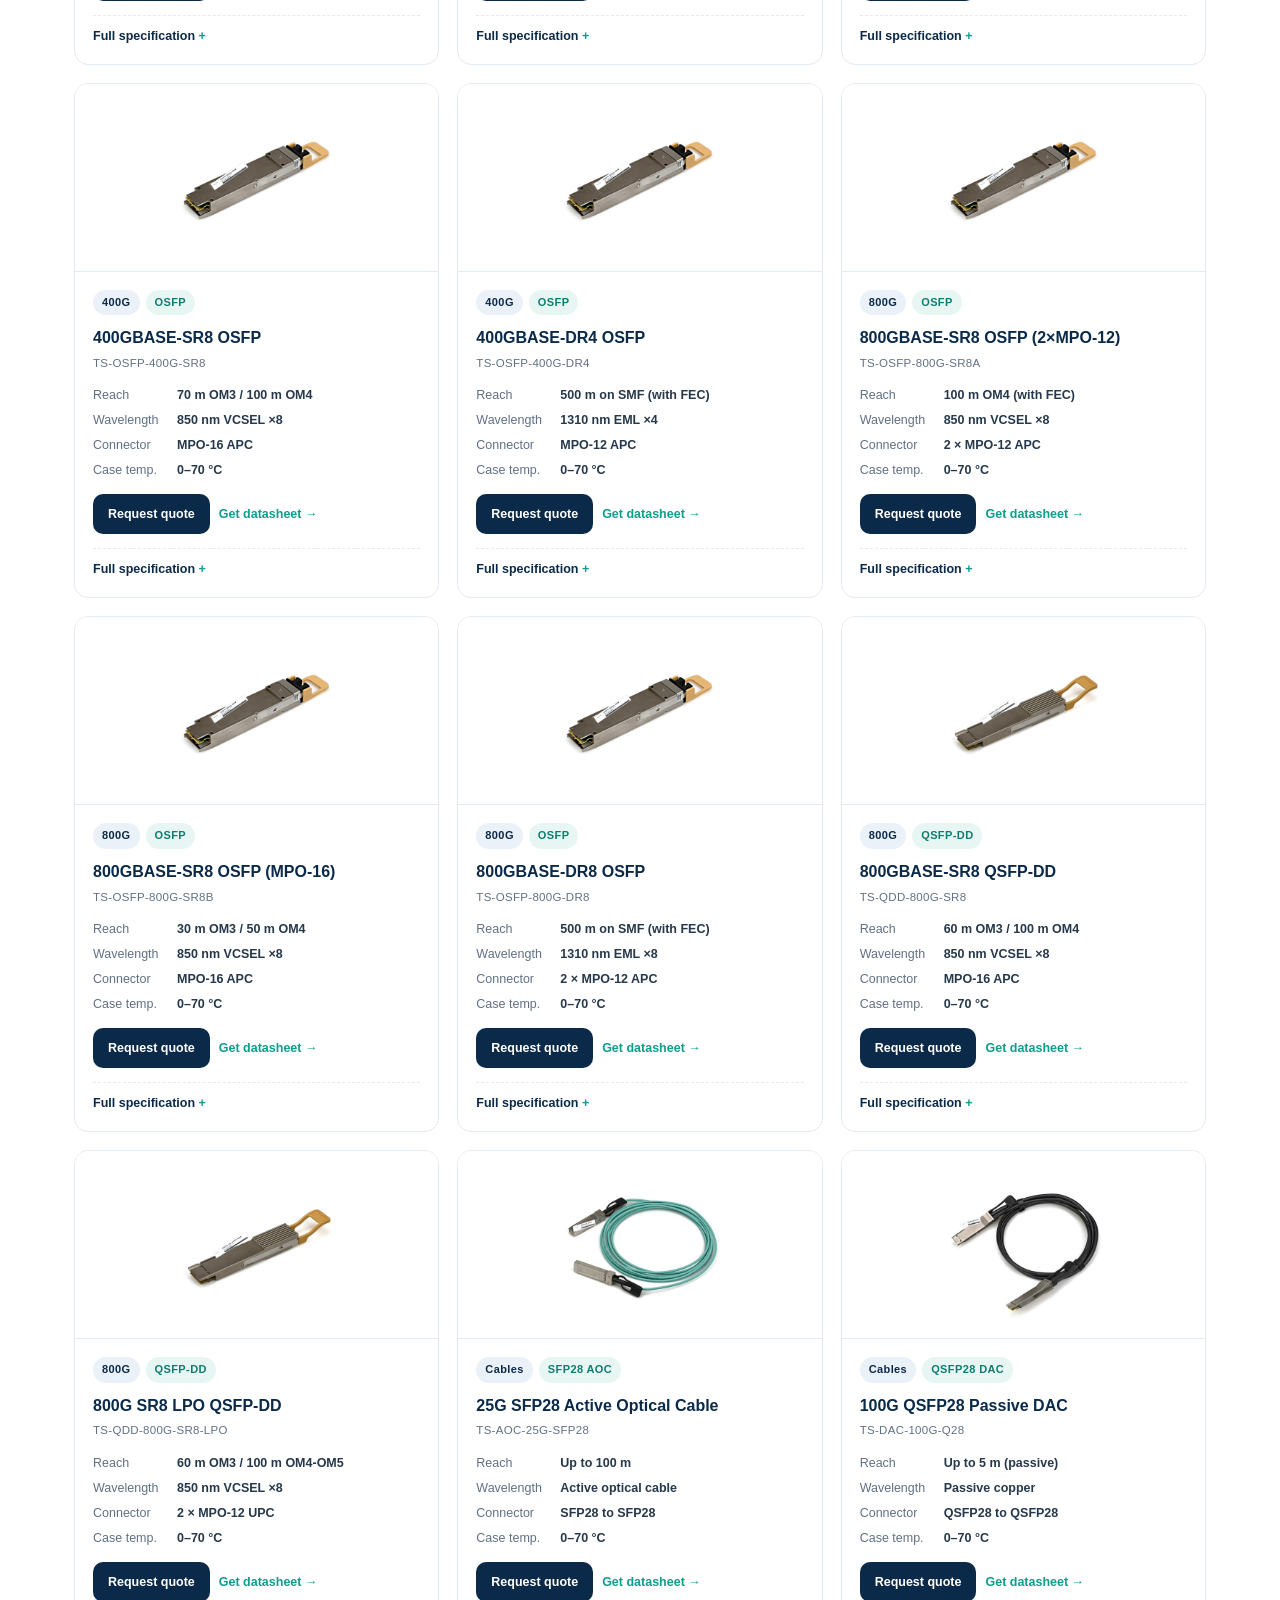
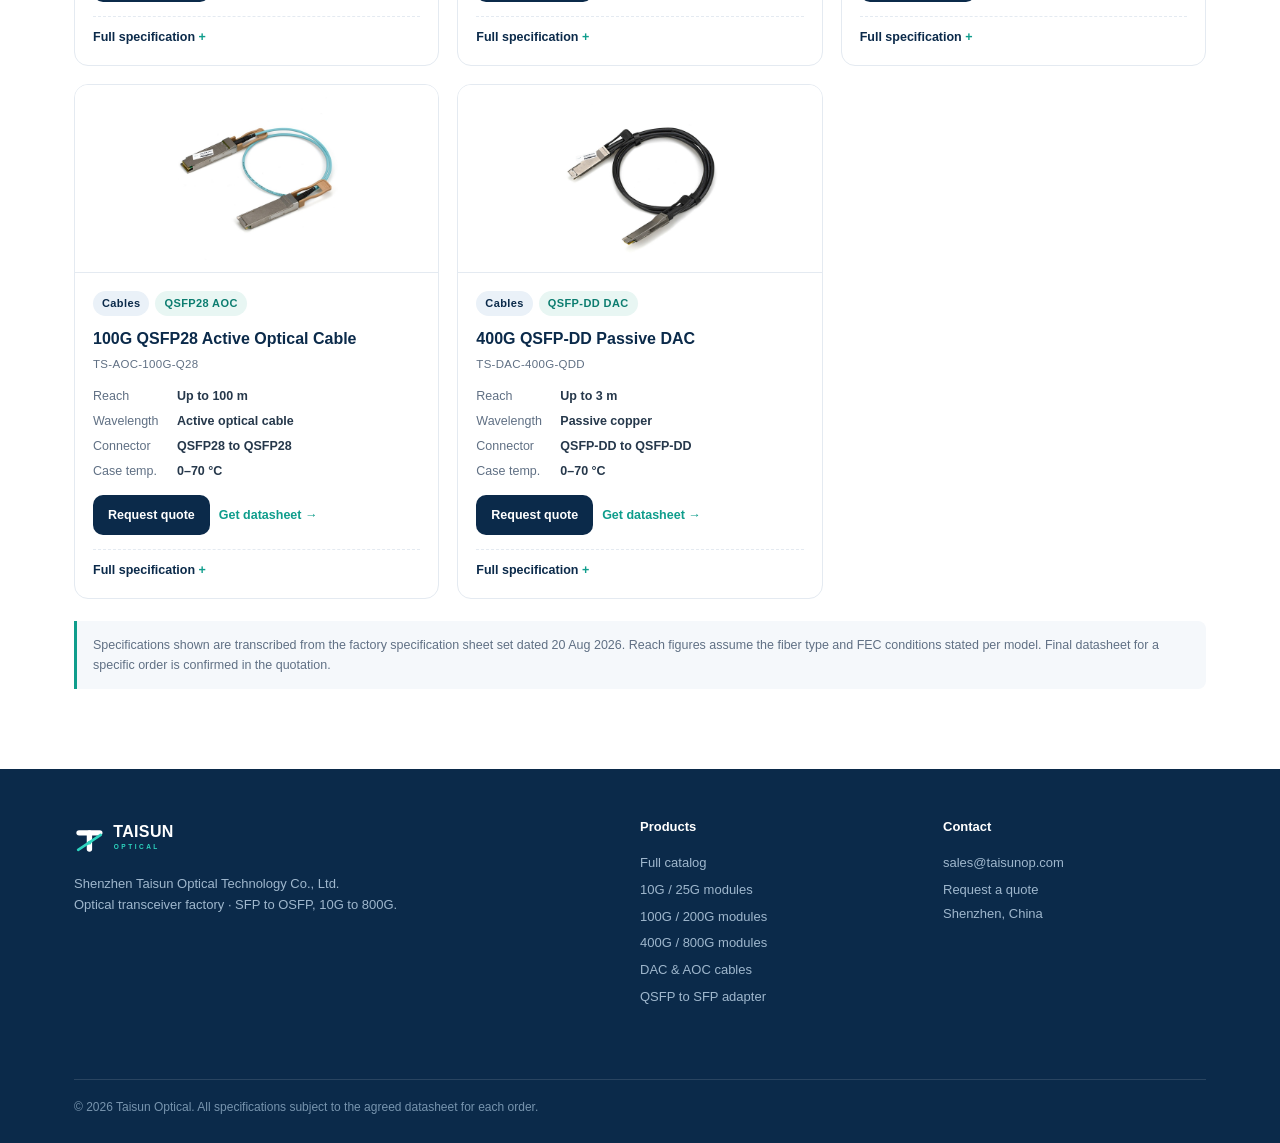
==== commit b962bb7d: "Add QTSA landing page + nav links" ====
--- a/products.html
+++ b/products.html
@@ -16,6 +16,7 @@
     <a href="index.html#families">Product lines</a>
     <a href="index.html#capability">Factory</a>
     <a href="index.html#quality">Quality</a>
+    <a href="qtsa-adapter.html">QSFP to SFP adapter</a>
     <a href="products.html">Full catalog</a>
     <a href="mailto:sales@taisunop.com?subject=Optical%20module%20quotation%20request" class="btn teal">Request a quote</a>
   </nav>
@@ -38,7 +39,7 @@
 
 <footer><div class="wrap">
   <div><img src="assets/logo/logo-light.svg" alt="Taisun Optical"><p>Shenzhen Taisun Optical Technology Co., Ltd.<br>Optical transceiver factory · SFP to OSFP, 10G to 800G.</p></div>
-  <div><h5>Products</h5><a href="products.html">Full catalog</a><a href="index.html#families">10G / 25G modules</a><a href="index.html#families">100G / 200G modules</a><a href="index.html#families">400G / 800G modules</a><a href="index.html#families">DAC &amp; AOC cables</a></div>
+  <div><h5>Products</h5><a href="products.html">Full catalog</a><a href="index.html#families">10G / 25G modules</a><a href="index.html#families">100G / 200G modules</a><a href="index.html#families">400G / 800G modules</a><a href="index.html#families">DAC &amp; AOC cables</a><a href="qtsa-adapter.html">QSFP to SFP adapter</a></div>
   <div><h5>Contact</h5><a href="mailto:sales@taisunop.com">sales@taisunop.com</a><a href="mailto:sales@taisunop.com?subject=Optical%20module%20quotation%20request">Request a quote</a><span>Shenzhen, China</span></div>
   <div class="bottom" style="grid-column:1/-1">© 2026 Taisun Optical. All specifications subject to the agreed datasheet for each order.</div>
 </div></footer>
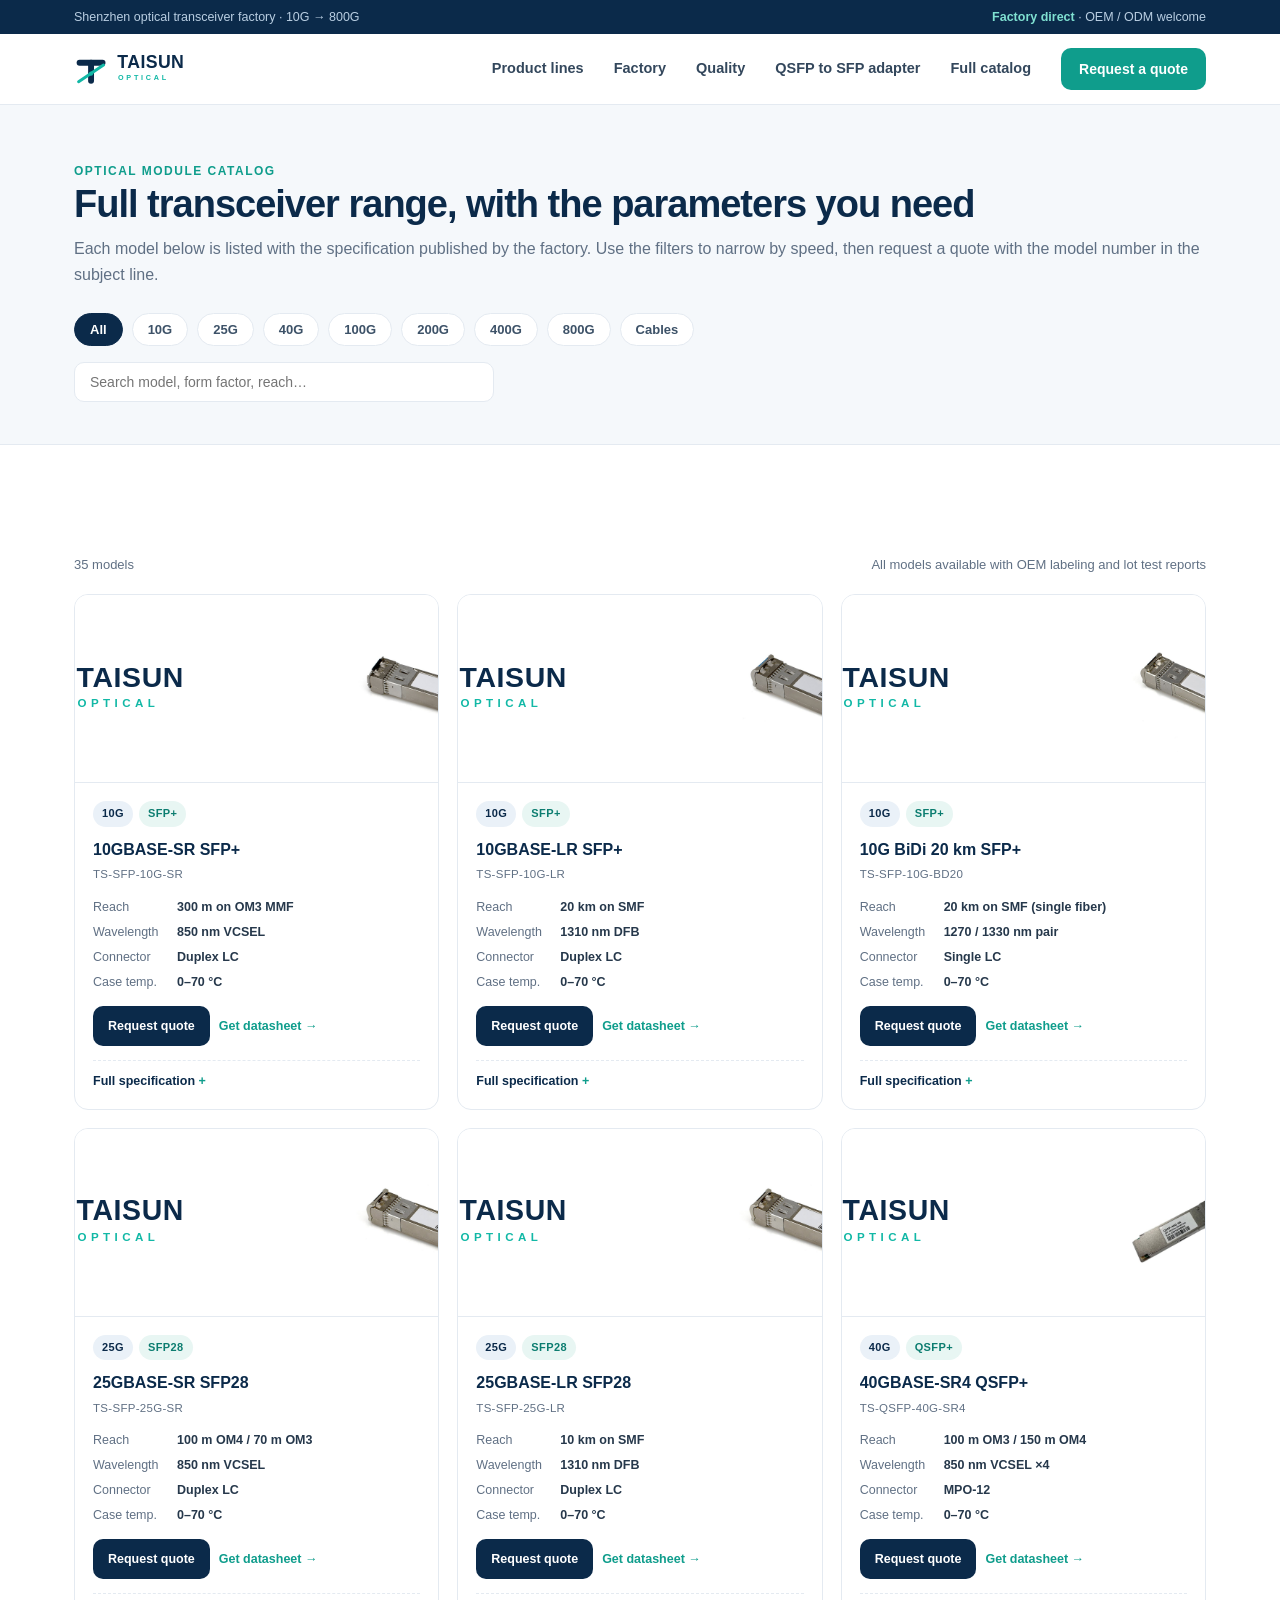
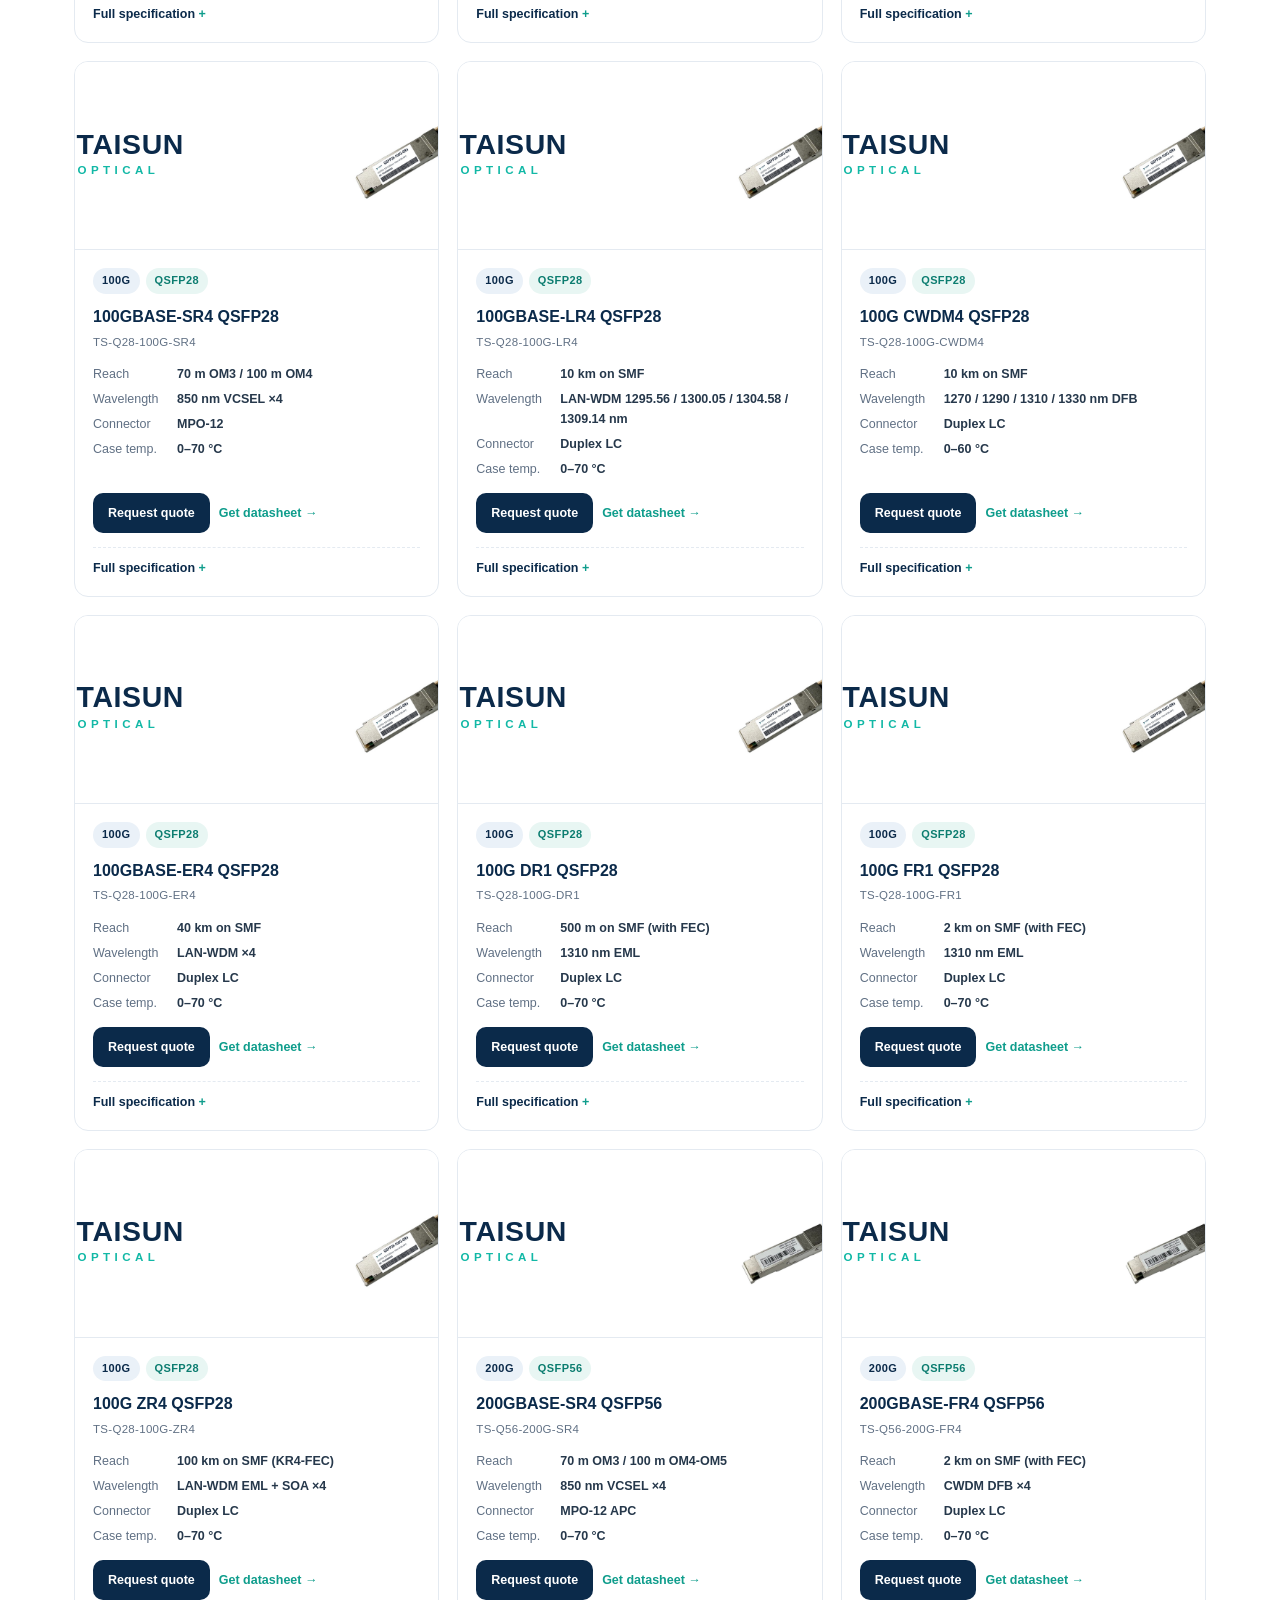
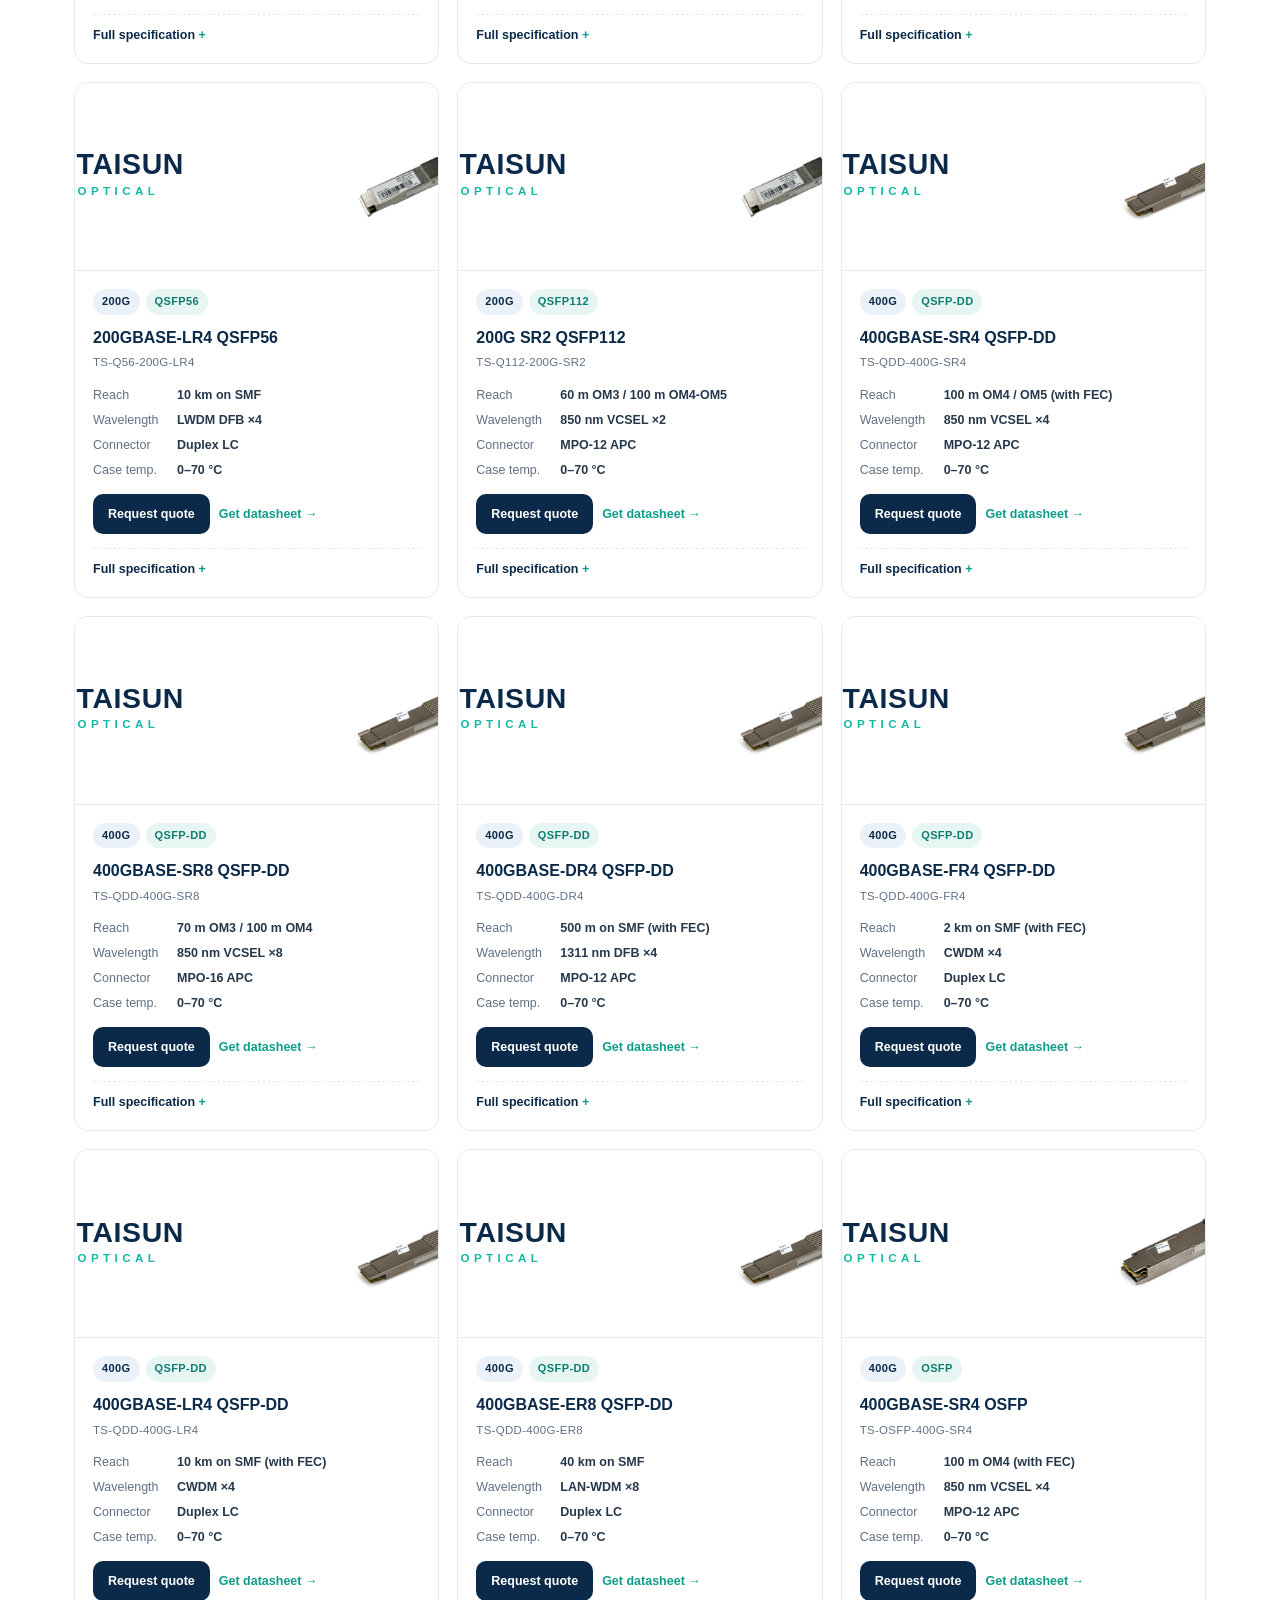
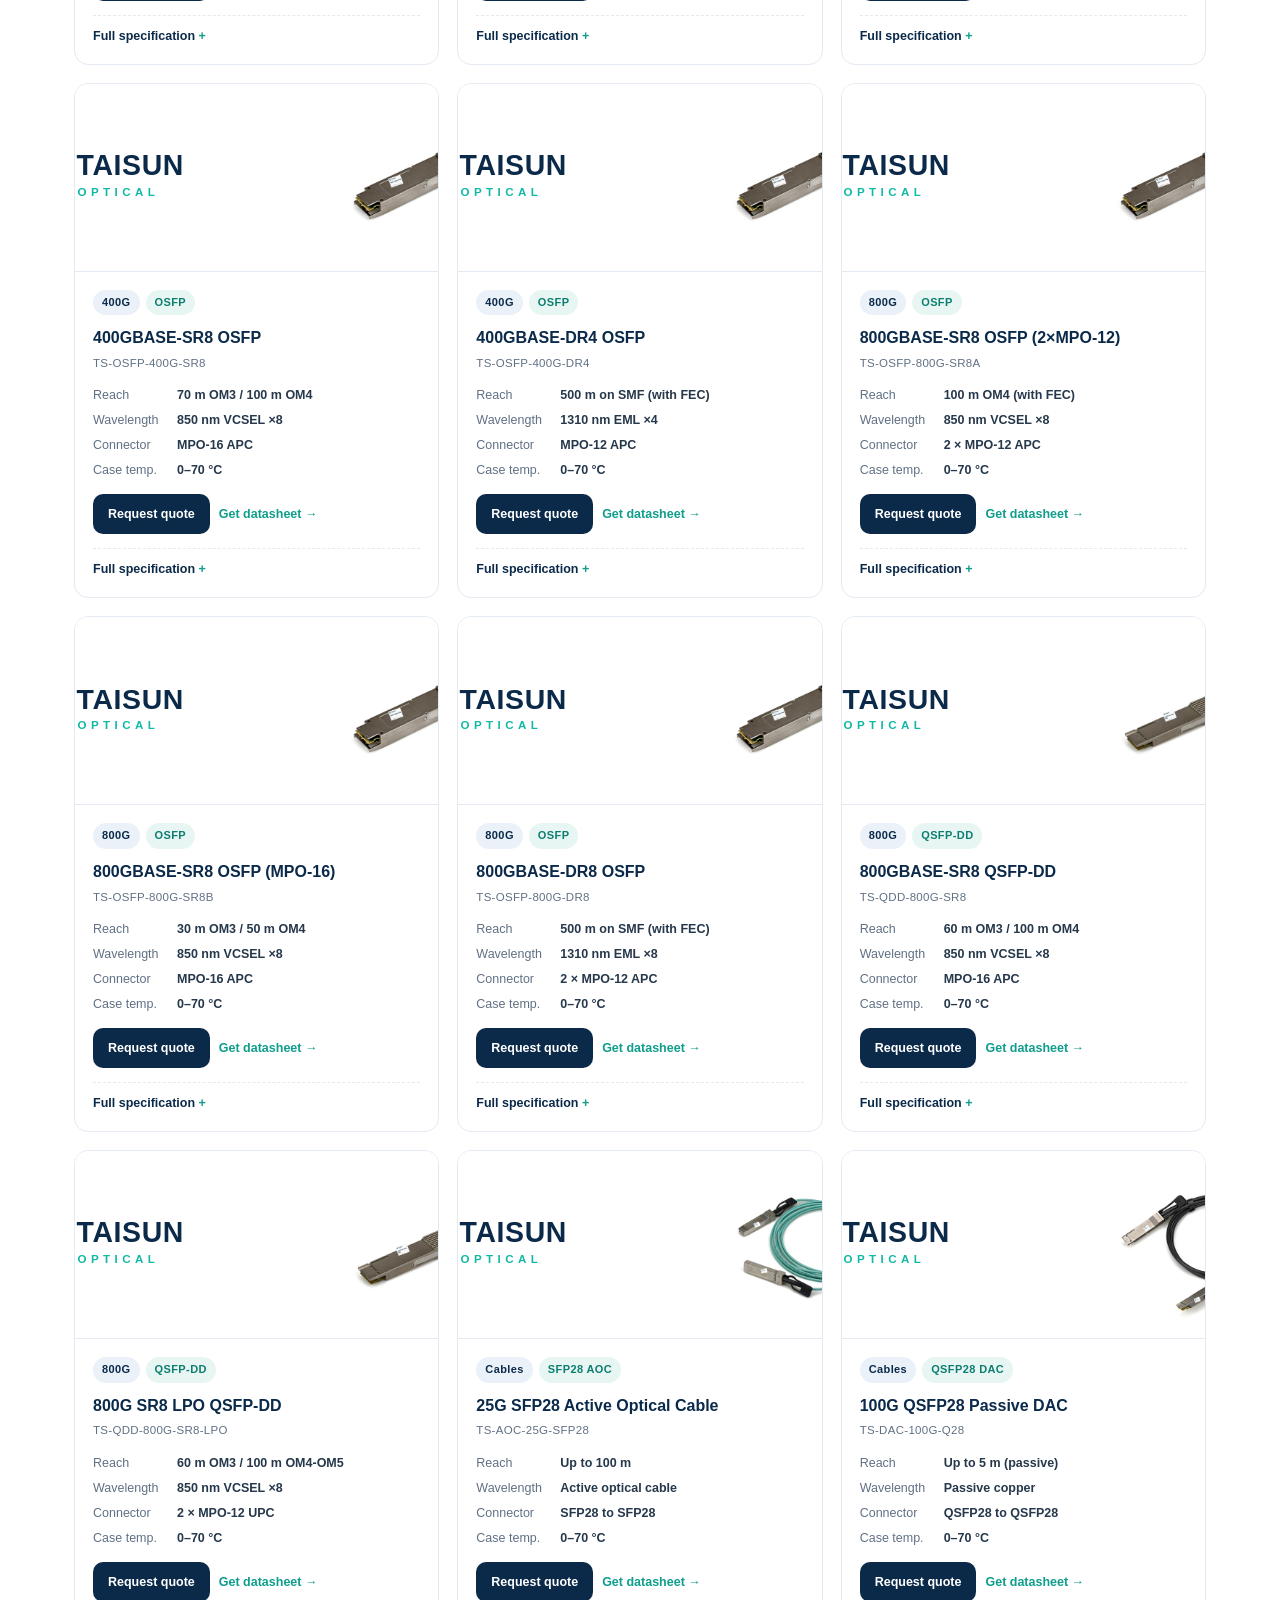
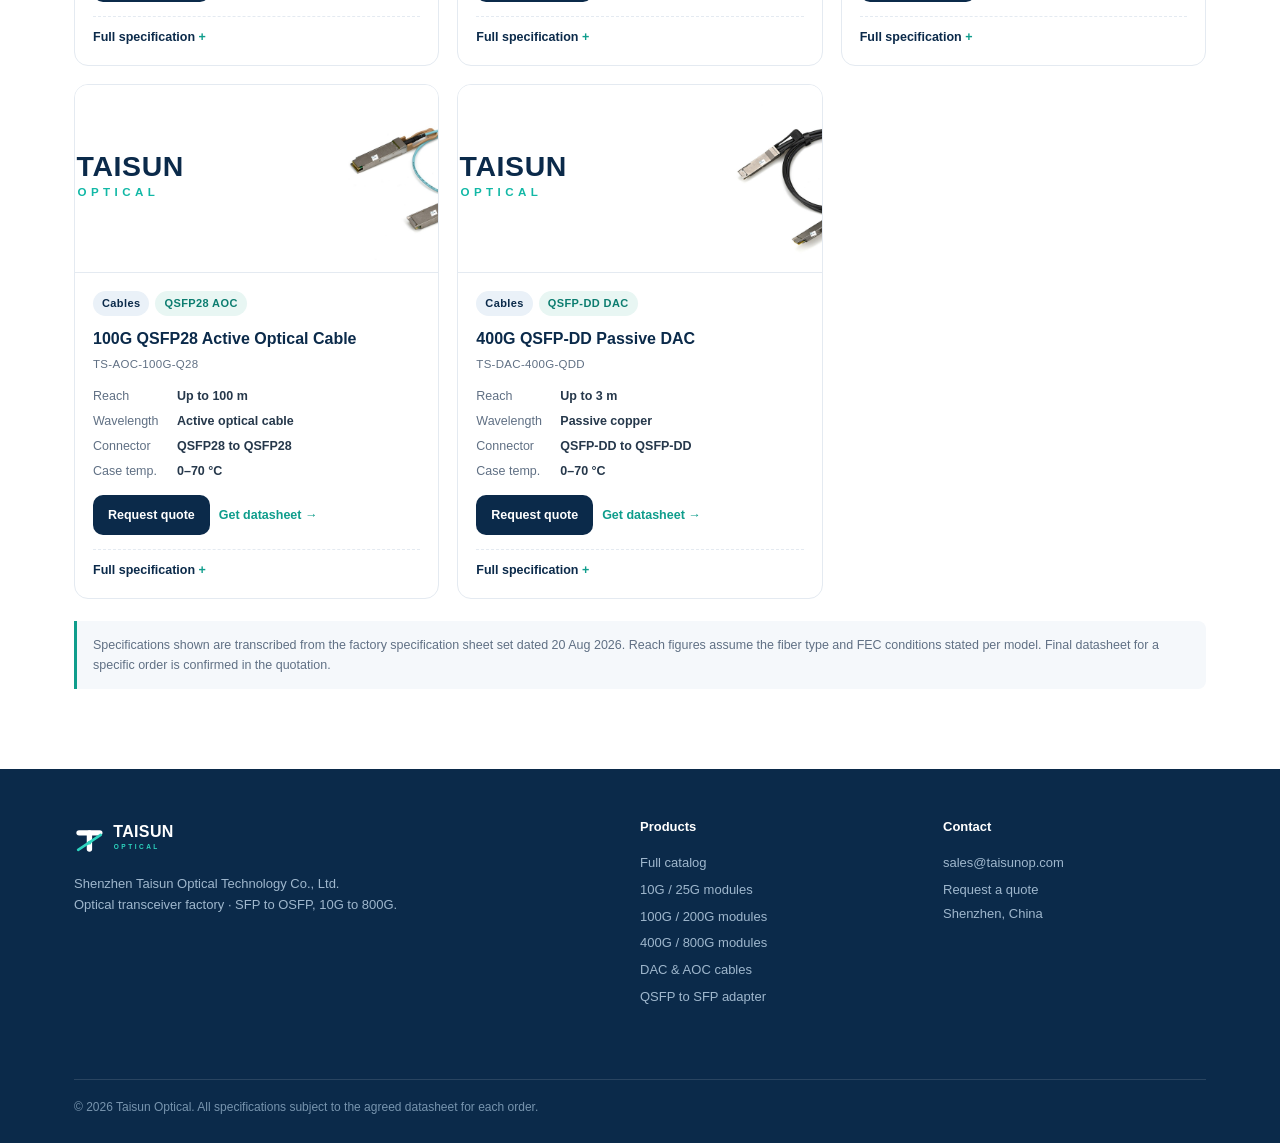
==== commit 201a835b: "Add Taisun Optical logo to product cards" ====
--- a/products.html
+++ b/products.html
@@ -68,7 +68,7 @@
 
 function card(p){
   return `<article class="card">
-    <div class="pic"><img src="assets/images/${p.img}" alt="${p.name}" loading="lazy"></div>
+    <div class="pic"><img class="card-logo" src="assets/logo/logo.svg" alt="Taisun Optical logo"><img src="assets/images/${p.img}" alt="${p.name}" loading="lazy"></div>
     <div class="body">
       <div class="badges"><span class="tag navy">${p.cat}</span><span class="tag">${p.form}</span></div>
       <h3>${p.name}</h3><div class="model">${p.model}</div>
--- a/assets/style.css
+++ b/assets/style.css
@@ -145,6 +145,14 @@
 .note{font-size:12.5px;color:var(--muted);margin-top:22px;padding:14px 16px;background:var(--soft);border-left:3px solid var(--teal);border-radius:0 8px 8px 0}
 .empty{padding:60px;text-align:center;color:var(--muted)}
 
+/* QTSA landing page */
+.qtsa-hero .hero-pic{background:#fff;border:1px solid var(--line);border-radius:18px;padding:18px;box-shadow:var(--shadow);text-align:center}
+.qtsa-hero .hero-pic img{width:100%;max-height:420px;object-fit:contain;mix-blend-mode:multiply}
+.qtsa-hero .hero-pic .hc-foot{margin-top:8px}
+.spec-cards{display:grid;grid-template-columns:repeat(2,1fr);gap:18px;margin-top:22px}
+.spec-cards h3{font-size:16px;color:var(--teal);font-weight:800}
+@media(max-width:680px){.spec-cards{grid-template-columns:1fr}}
+
 @media(max-width:980px){
   .hero .wrap{grid-template-columns:1fr;padding-top:52px;padding-bottom:52px}
   .hero-card{max-width:560px}
